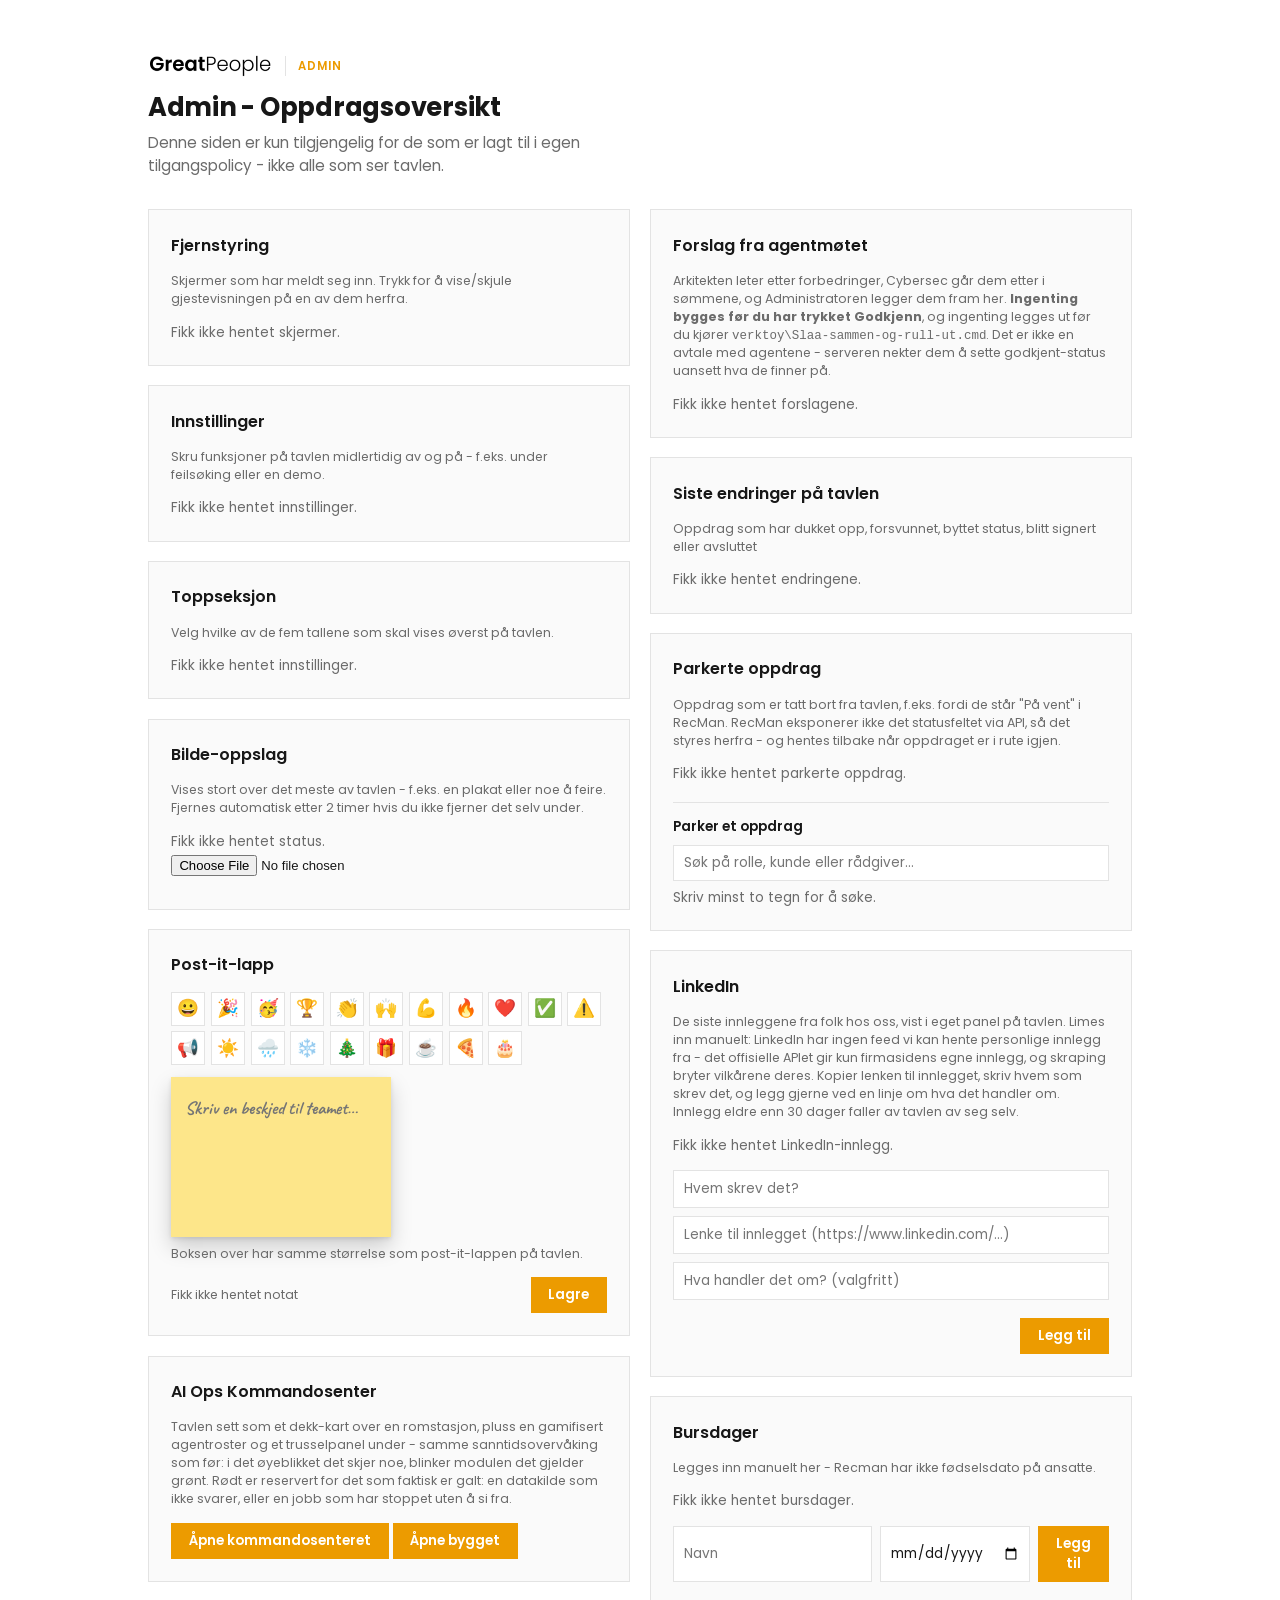
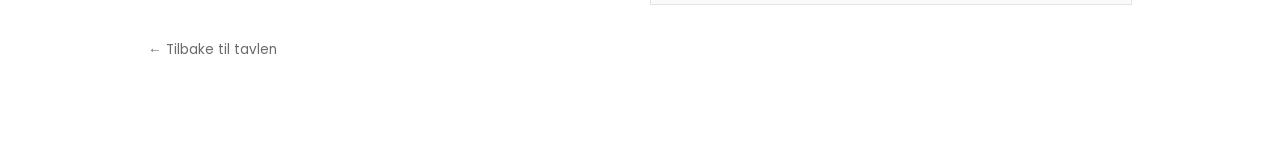
==== admin/index.html @ daa9e2ab "Vis siste LinkedIn-innlegg fra folk hos oss på tavlen Nytt panel i sidespalten, ved siden av kundeny" ====
<!DOCTYPE html>
<html lang="no">
<head>
<meta charset="UTF-8">
<meta name="viewport" content="width=device-width, initial-scale=1.0">
<title>Admin - Oppdragsoversikt</title>
<link rel="icon" href="../assets/gp-favicon.png">
<link rel="preconnect" href="https://fonts.googleapis.com">
<link rel="preconnect" href="https://fonts.gstatic.com" crossorigin>
<link href="https://fonts.googleapis.com/css2?family=Poppins:wght@400;500;600;700&family=Caveat:wght@600;700&display=swap" rel="stylesheet">
<style>
  :root {
    --bg-0: #ffffff;
    --surface: #fafafa;
    --border: #e3e3e3;
    --text: #171717;
    --text-muted: #6b6b6b;
    --aktiv: #ec9b00;
  }
  * { box-sizing: border-box; }
  html, body { margin: 0; background: var(--bg-0); color: var(--text); font-family: "Poppins", -apple-system, "Segoe UI", sans-serif; }
  .side {
    max-width: 1040px;
    margin: 0 auto;
    padding: clamp(28px, 6vh, 64px) clamp(20px, 4vw, 28px) 80px;
  }
  .topplinje { display: flex; align-items: center; gap: 0.75rem; margin-bottom: 0.4rem; }
  .topplinje img { height: 24px; }
  .divider { width: 1px; height: 20px; background: var(--border); }
  .merkelapp {
    font-size: 0.72rem;
    font-weight: 600;
    text-transform: uppercase;
    letter-spacing: 0.08em;
    color: var(--aktiv);
  }
  h1 { font-size: 1.6rem; font-weight: 700; margin: 0.6rem 0 0.3rem; letter-spacing: -0.01em; }
  .ingress { color: var(--text-muted); font-size: 0.95rem; margin: 0 0 2rem; max-width: 52ch; }
  .kort-grid {
    column-count: 2;
    column-gap: 1.2rem;
  }
  .kort {
    background: var(--surface);
    border: 1px solid var(--border);
    padding: 1.4rem;
    margin-bottom: 1.2rem;
    break-inside: avoid;
    display: inline-block;
    width: 100%;
  }
  .kort h2 { font-size: 1rem; font-weight: 600; margin: 0 0 0.9rem; }
  .postit-forhandsvisning {
    width: 220px;
    background: #fde68a;
    box-shadow: 0 10px 20px rgba(0, 0, 0, 0.18), 0 2px 4px rgba(0, 0, 0, 0.1);
    padding: 18px 12px 12px;
    margin-bottom: 0.5rem;
  }
  textarea {
    display: block;
    width: 100%;
    height: 130px;
    border: none;
    background: transparent;
    font-family: "Caveat", "Poppins", cursive, sans-serif;
    font-size: 1.15rem;
    font-weight: 700;
    line-height: 1.3;
    color: #4a3b00;
    resize: none;
  }
  textarea:focus { outline: none; }
  .storrelse-hint {
    font-size: 0.78rem;
    color: var(--text-muted);
    margin: 0 0 0.9rem;
  }
  .storrelse-hint.for-lang { color: #c02626; font-weight: 600; }
  .statusrad {
    display: flex;
    align-items: center;
    justify-content: space-between;
    margin-top: 0.6rem;
    font-size: 0.78rem;
    color: var(--text-muted);
  }
  .lagreknapp {
    background: var(--aktiv);
    color: #ffffff;
    border: none;
    font-family: "Poppins", sans-serif;
    font-weight: 600;
    font-size: 0.85rem;
    padding: 0.5rem 1.1rem;
    cursor: pointer;
  }
  .lagreknapp:disabled { opacity: 0.5; cursor: default; }
  .fabrikk-lenke { display: inline-block; text-decoration: none; }
  .bilde-forhandsvisning {
    display: block;
    max-width: 100%;
    max-height: 200px;
    object-fit: contain;
    background: #111;
    border: 1px solid var(--border);
    margin-bottom: 0.7rem;
  }
  input[type="file"] { font-size: 0.82rem; }
  .emoji-rad {
    display: flex;
    flex-wrap: wrap;
    gap: 0.35rem;
    margin-bottom: 0.7rem;
  }
  .emoji-knapp {
    width: 34px;
    height: 34px;
    border: 1px solid var(--border);
    background: #ffffff;
    font-size: 1.1rem;
    line-height: 1;
    cursor: pointer;
    display: flex;
    align-items: center;
    justify-content: center;
    transition: border-color 0.15s ease, transform 0.1s ease;
  }
  .emoji-knapp:hover { border-color: var(--aktiv); transform: translateY(-1px); }
  .endring-rad {
    display: flex;
    gap: 0.6rem;
    padding: 0.6rem 0;
    border-bottom: 1px solid var(--border);
    font-size: 0.85rem;
  }
  .endring-rad:last-child { border-bottom: none; }
  .endring-merke {
    flex: none;
    width: 0.55rem;
    height: 0.55rem;
    border-radius: 50%;
    margin-top: 0.4rem;
  }
  .endring-merke.borte { background: #c02626; }
  .endring-merke.nytt { background: #1e8a4c; }
  .endring-merke.status { background: var(--aktiv); }
  .endring-merke.signert { background: #7c5cff; }
  .endring-merke.avsluttet { background: #1e73be; }
  .endring-innhold { flex: 1 1 auto; min-width: 0; }
  .endring-tittel { font-weight: 600; }
  .endring-meta { color: var(--text-muted); font-size: 0.78rem; margin-top: 0.15rem; }
  .endring-tid { color: var(--text-muted); font-size: 0.72rem; white-space: nowrap; flex: none; }
  .endring-tom { color: var(--text-muted); font-size: 0.85rem; margin: 0; }

  /* Forslag fra agentmøtet. Egne regler, ikke lånt fra endringsloggen: den er en
     flex-rad laget for én linje, og presset kortene ned i smale spalter. */
  .forslag {
    border: 1px solid var(--border);
    border-left: 3px solid var(--aktiv);
    border-radius: 6px;
    background: var(--bg-0);
    padding: 0.8rem 0.9rem;
    margin-bottom: 0.7rem;
  }
  .forslag:last-child { margin-bottom: 0; }
  .forslag.er-blokkert { border-left-color: #c02626; }
  .forslag.er-igang { border-left-color: #2f7f9c; }
  .forslag h3 { font-size: 0.9rem; font-weight: 600; line-height: 1.35; margin: 0 0 0.5rem; }
  .forslag p { font-size: 0.8rem; line-height: 1.55; color: var(--text-muted); margin: 0 0 0.55rem; }
  .forslag-merker { display: flex; flex-wrap: wrap; gap: 5px; margin: 0 0 0.6rem; }
  .merke {
    font-size: 0.68rem; font-weight: 600; border-radius: 999px;
    padding: 2px 9px; background: #f0f0f0; color: var(--text-muted); white-space: nowrap;
  }
  .merke.venter { background: #fff3dc; color: #8a5a00; }
  .merke.blokkert { background: #fdecec; color: #c02626; }
  .merke.igang { background: #e8f2f6; color: #256b83; }
  /* Cybersec sin merknad er den viktigste linja i kortet og skal aldri drukne. */
  .forslag .sikkerhet {
    background: var(--surface); border: 1px solid var(--border); border-radius: 5px;
    padding: 0.5rem 0.6rem; font-size: 0.76rem; line-height: 1.5;
    color: var(--text-muted); margin: 0 0 0.6rem;
  }
  .forslag .sikkerhet.roed { background: #fdecec; border-color: #f0c6c6; color: #8f2323; }
  .forslag details { margin: 0 0 0.6rem; }
  .forslag summary { font-size: 0.76rem; color: var(--text-muted); cursor: pointer; }
  .forslag details p { margin: 0.5rem 0 0; font-size: 0.76rem; }
  .forslag details b { color: var(--text); font-weight: 600; }
  .forslag-knapper { display: flex; gap: 8px; margin-top: 0.7rem; }
  .forslag-knapper .lagreknapp { padding: 0.42rem 0.9rem; font-size: 0.8rem; }
  .avvisknapp { background: transparent; color: var(--text-muted); border: 1px solid var(--border); }
  .forslag.er-klar { border-left-color: #2f8f4f; }
  .forslag .utrulling {
    background: #f1f8f2; border: 1px solid #cfe6d5; border-radius: 5px;
    padding: 0.5rem 0.6rem; font-size: 0.76rem; line-height: 1.5; color: #24603a;
    margin: 0 0 0.2rem;
  }
  .forslag .utrulling code {
    background: #e3f0e7; border-radius: 3px; padding: 1px 5px; font-size: 0.72rem;
  }
  .avvisknapp:hover:not(:disabled) { border-color: #c02626; color: #c02626; }
  .parkering-tittel {
    font-size: 0.85rem;
    font-weight: 600;
    margin: 1.1rem 0 0.5rem;
    padding-top: 0.9rem;
    border-top: 1px solid var(--border);
  }
  .parker-sok {
    width: 100%;
    padding: 0.45rem 0.6rem;
    border: 1px solid var(--border);
    background: #ffffff;
    font-family: inherit;
    font-size: 0.85rem;
  }
  .parker-sok:focus { outline: 2px solid var(--aktiv); outline-offset: -1px; }
  .parker-treff { margin-top: 0.4rem; max-height: 260px; overflow-y: auto; }
  .parker-rad, .skjult-rad {
    display: flex;
    align-items: center;
    gap: 0.6rem;
    padding: 0.5rem 0;
    border-bottom: 1px solid var(--border);
    font-size: 0.85rem;
  }
  .parker-rad:last-child, .skjult-rad:last-child { border-bottom: none; }
  .parker-innhold { flex: 1 1 auto; min-width: 0; }
  .parker-rolle { font-weight: 600; overflow: hidden; text-overflow: ellipsis; white-space: nowrap; }
  .parker-meta { color: var(--text-muted); font-size: 0.78rem; margin-top: 0.1rem; }
  .parker-knapp {
    flex: none;
    border: 1px solid var(--border);
    background: #ffffff;
    color: var(--text-muted);
    font-family: inherit;
    font-size: 0.76rem;
    padding: 0.25rem 0.6rem;
    cursor: pointer;
  }
  .parker-knapp:hover { border-color: var(--aktiv); color: var(--aktiv); }
  .parker-knapp.hent-tilbake:hover { border-color: #1e8a4c; color: #1e8a4c; }
  .bursdag-rad {
    display: flex;
    align-items: center;
    gap: 0.6rem;
    padding: 0.5rem 0;
    border-bottom: 1px solid var(--border);
    font-size: 0.85rem;
  }
  .bursdag-rad:last-child { border-bottom: none; }
  .bursdag-navn { flex: 1 1 auto; font-weight: 600; }
  .bursdag-dato { color: var(--text-muted); flex: none; }
  .bursdag-slett {
    flex: none;
    width: 24px;
    height: 24px;
    border: 1px solid var(--border);
    background: #ffffff;
    color: var(--text-muted);
    font-size: 1rem;
    line-height: 1;
    cursor: pointer;
    display: flex;
    align-items: center;
    justify-content: center;
  }
  .bursdag-slett:hover { border-color: #c02626; color: #c02626; }
  .linkedin-rad {
    display: flex;
    align-items: baseline;
    gap: 0.6rem;
    padding: 0.5rem 0;
    border-bottom: 1px solid var(--border);
    font-size: 0.85rem;
  }
  .linkedin-rad:last-child { border-bottom: none; }
  .linkedin-rad-tekst { flex: 1 1 auto; min-width: 0; }
  .linkedin-rad-navn { font-weight: 600; }
  /* Innleggsteksten kan være lang. Én linje her holder listen lesbar - hele teksten
     ligger uansett bak lenken. */
  .linkedin-rad-om {
    color: var(--text-muted);
    white-space: nowrap;
    overflow: hidden;
    text-overflow: ellipsis;
  }
  .linkedin-rad-tid { color: var(--text-muted); flex: none; font-size: 0.78rem; }
  .linkedin-ny {
    display: flex;
    flex-direction: column;
    gap: 0.5rem;
    margin-top: 0.9rem;
  }
  .linkedin-ny input {
    font-family: "Poppins", sans-serif;
    font-size: 0.85rem;
    border: 1px solid var(--border);
    padding: 0.5rem 0.6rem;
    color: var(--text);
    min-width: 0;
  }
  .linkedin-ny input:focus { outline: 2px solid var(--aktiv); outline-offset: -1px; }
  .bursdag-ny-rad {
    display: flex;
    gap: 0.5rem;
    margin-top: 0.9rem;
  }
  .bursdag-ny-rad input {
    font-family: "Poppins", sans-serif;
    font-size: 0.85rem;
    border: 1px solid var(--border);
    padding: 0.5rem 0.6rem;
    color: var(--text);
  }
  .bursdag-ny-rad input:focus { outline: 2px solid var(--aktiv); outline-offset: -1px; }
  #bursdagNavn { flex: 1 1 auto; min-width: 0; }
  #bursdagDato { flex: none; }
  .skjerm-rad {
    display: flex;
    align-items: center;
    gap: 0.7rem;
    padding: 0.6rem 0;
    border-bottom: 1px solid var(--border);
  }
  .skjerm-rad:last-child { border-bottom: none; }
  .skjerm-status {
    flex: none;
    width: 0.6rem;
    height: 0.6rem;
    border-radius: 50%;
    background: var(--text-faint);
  }
  .skjerm-status.aktiv { background: #1e8a4c; }
  .skjerm-info { flex: 1 1 auto; min-width: 0; }
  .skjerm-navn { font-weight: 600; font-size: 0.9rem; }
  .skjerm-sett { font-size: 0.76rem; color: var(--text-muted); margin-top: 0.1rem; }
  .skjerm-knapp {
    flex: none;
    background: #ffffff;
    border: 1px solid var(--border);
    color: var(--text);
    font-family: "Poppins", sans-serif;
    font-weight: 600;
    font-size: 0.78rem;
    padding: 0.4rem 0.8rem;
    cursor: pointer;
  }
  .skjerm-knapp:hover { border-color: var(--aktiv); color: var(--aktiv); }
  .skjerm-fjern { color: var(--text-muted); }
  .skjerm-fjern:hover { border-color: #c0392b; color: #c0392b; }
  .bryter-rad {
    display: flex;
    align-items: center;
    justify-content: space-between;
    gap: 0.6rem;
    padding: 0.6rem 0;
    border-bottom: 1px solid var(--border);
  }
  .bryter-rad:last-child { border-bottom: none; }
  .bryter-navn { font-weight: 600; font-size: 0.9rem; }
  .bryter {
    position: relative;
    flex: none;
    width: 40px;
    height: 22px;
    border: none;
    border-radius: 11px;
    background: #d8d8d8;
    cursor: pointer;
    transition: background-color 0.15s ease;
  }
  .bryter.pa { background: var(--aktiv); }
  .bryter::after {
    content: "";
    position: absolute;
    top: 2px;
    left: 2px;
    width: 18px;
    height: 18px;
    border-radius: 50%;
    background: #ffffff;
    transition: transform 0.15s ease;
  }
  .bryter.pa::after { transform: translateX(18px); }
  .tilbake {
    display: inline-block;
    margin-top: 1rem;
    font-size: 0.85rem;
    color: var(--text-muted);
    text-decoration: none;
  }
  .tilbake:hover { color: var(--text); }
  @media (max-width: 720px) {
    .kort-grid { column-count: 1; }
  }
</style>
</head>
<body>
<div class="side">

  <div class="topplinje">
    <img src="../assets/great-people-black-logo.png" alt="GreatPeople">
    <span class="divider"></span>
    <span class="merkelapp">Admin</span>
  </div>
  <h1>Admin - Oppdragsoversikt</h1>
  <p class="ingress">Denne siden er kun tilgjengelig for de som er lagt til i egen tilgangspolicy - ikke alle som ser tavlen.</p>

  <div class="kort-grid">

    <div class="kort">
      <h2>Fjernstyring</h2>
      <p class="storrelse-hint">Skjermer som har meldt seg inn. Trykk for å vise/skjule gjestevisningen på en av dem herfra.</p>
      <div id="skjermerListe"><p class="endring-tom">Laster…</p></div>
    </div>

    <div class="kort">
      <h2>Innstillinger</h2>
      <p class="storrelse-hint">Skru funksjoner på tavlen midlertidig av og på - f.eks. under feilsøking eller en demo.</p>
      <div id="innstillingerListe"><p class="endring-tom">Laster…</p></div>
    </div>

    <div class="kort">
      <h2>Toppseksjon</h2>
      <p class="storrelse-hint">Velg hvilke av de fem tallene som skal vises øverst på tavlen.</p>
      <div id="statlinjeListe"><p class="endring-tom">Laster…</p></div>
    </div>

    <div class="kort">
      <h2>Bilde-oppslag</h2>
      <p class="storrelse-hint">Vises stort over det meste av tavlen - f.eks. en plakat eller noe å feire. Fjernes automatisk etter 2 timer hvis du ikke fjerner det selv under.</p>
      <div id="bildeStatus"><p class="endring-tom">Laster…</p></div>
      <input type="file" id="bildeInput" accept="image/*">
      <div class="statusrad">
        <span id="bildeLastOppStatus"></span>
        <button id="bildeFjernKnapp" class="lagreknapp" hidden>Fjern bilde</button>
      </div>
    </div>

    <div class="kort">
      <h2>Post-it-lapp</h2>
      <div class="emoji-rad" id="emojiRad"></div>
      <div class="postit-forhandsvisning">
        <textarea id="notatTekst" maxlength="500" placeholder="Skriv en beskjed til teamet…"></textarea>
      </div>
      <p class="storrelse-hint" id="storrelseHint">Boksen over har samme størrelse som post-it-lappen på tavlen.</p>
      <div class="statusrad">
        <span id="statusTekst">Laster…</span>
        <button id="lagreKnapp" class="lagreknapp">Lagre</button>
      </div>
    </div>

    <div class="kort">
      <h2>AI Ops Kommandosenter</h2>
      <p class="storrelse-hint">Tavlen sett som et dekk-kart over en romstasjon, pluss en gamifisert agentroster og et trusselpanel under - samme sanntidsovervåking som før: i det øyeblikket det skjer noe, blinker modulen det gjelder grønt. Rødt er reservert for det som faktisk er galt: en datakilde som ikke svarer, eller en jobb som har stoppet uten å si fra.</p>
      <a class="lagreknapp fabrikk-lenke" href="../fabrikk/">Åpne kommandosenteret</a>
      <a class="lagreknapp fabrikk-lenke" href="../fabrikk/?visning=bygg">Åpne bygget</a>
    </div>

    <div class="kort">
      <h2>Forslag fra agentmøtet</h2>
      <p class="storrelse-hint">Arkitekten leter etter forbedringer, Cybersec går dem etter i sømmene, og Administratoren legger dem fram her. <b>Ingenting bygges før du har trykket Godkjenn</b>, og ingenting legges ut før du kjører <code>verktoy\Slaa-sammen-og-rull-ut.cmd</code>. Det er ikke en avtale med agentene - serveren nekter dem å sette godkjent-status uansett hva de finner på.</p>
      <div id="forslagListe"><p class="endring-tom">Laster…</p></div>
    </div>

    <div class="kort">
      <h2>Siste endringer på tavlen</h2>
      <p class="storrelse-hint">Oppdrag som har dukket opp, forsvunnet, byttet status, blitt signert eller avsluttet</p>
      <div id="endringerListe"><p class="endring-tom">Laster…</p></div>
    </div>

    <div class="kort">
      <h2>Parkerte oppdrag</h2>
      <p class="storrelse-hint">Oppdrag som er tatt bort fra tavlen, f.eks. fordi de står "På vent" i RecMan. RecMan eksponerer ikke det statusfeltet via API, så det styres herfra - og hentes tilbake når oppdraget er i rute igjen.</p>
      <div id="skjulteListe"><p class="endring-tom">Laster…</p></div>
      <h3 class="parkering-tittel">Parker et oppdrag</h3>
      <input type="search" id="parkerSok" class="parker-sok" placeholder="Søk på rolle, kunde eller rådgiver…" autocomplete="off">
      <div id="parkerTreff" class="parker-treff"></div>
    </div>

    <div class="kort">
      <h2>LinkedIn</h2>
      <p class="storrelse-hint">De siste innleggene fra folk hos oss, vist i eget panel på tavlen. Limes inn manuelt: LinkedIn har ingen feed vi kan hente personlige innlegg fra - det offisielle APIet gir kun firmasidens egne innlegg, og skraping bryter vilkårene deres. Kopier lenken til innlegget, skriv hvem som skrev det, og legg gjerne ved en linje om hva det handler om. Innlegg eldre enn 30 dager faller av tavlen av seg selv.</p>
      <div id="linkedinListe"><p class="endring-tom">Laster…</p></div>
      <div class="linkedin-ny">
        <input type="text" id="linkedinNavn" placeholder="Hvem skrev det?" maxlength="60">
        <input type="url" id="linkedinLenke" placeholder="Lenke til innlegget (https://www.linkedin.com/…)">
        <input type="text" id="linkedinTekst" placeholder="Hva handler det om? (valgfritt)" maxlength="280">
        <div class="statusrad">
          <span id="linkedinStatus"></span>
          <button id="linkedinLeggTilKnapp" class="lagreknapp">Legg til</button>
        </div>
      </div>
    </div>

    <div class="kort">
      <h2>Bursdager</h2>
      <p class="storrelse-hint">Legges inn manuelt her - Recman har ikke fødselsdato på ansatte.</p>
      <div id="bursdagerListe"><p class="endring-tom">Laster…</p></div>
      <div class="bursdag-ny-rad">
        <input type="text" id="bursdagNavn" placeholder="Navn" maxlength="60">
        <input type="date" id="bursdagDato">
        <button id="bursdagLeggTilKnapp" class="lagreknapp">Legg til</button>
      </div>
    </div>

  </div>

  <a class="tilbake" href="/">← Tilbake til tavlen</a>

</div>

<script>
  // Sikkerhetstiltak 2026-09-08: sendes med på ethvert skrivekall (POST/DELETE), slik at
  // en eventuell forhåndsvisnings-/grendeploy uten Cloudflare Access ikke lenger godtar
  // skriving fra hvem som helst - se functions/_lib/skrivevern.js for selve sjekken.
  // Kun meningsfull beskyttelse fordi denne siden i seg selv ligger bak Access på
  // produksjon; på en åpen forhåndsvisning er nøkkelen synlig for den som ser kildekoden,
  // men det er likevel langt bedre enn ingen sperre i det hele tatt.
  const ADMIN_NOKKEL = "540800eb81a913a6bd0e295e863a054480885d34c393218b";
  function adminHeaders(ekstra) {
    return { "x-adminnokkel": ADMIN_NOKKEL, ...ekstra };
  }

  const notatEl = document.getElementById("notatTekst");
  const statusEl = document.getElementById("statusTekst");
  const lagreKnapp = document.getElementById("lagreKnapp");
  const emojiRad = document.getElementById("emojiRad");
  const storrelseHintEl = document.getElementById("storrelseHint");

  function sjekkOverflyt() {
    const forLang = notatEl.scrollHeight > notatEl.clientHeight + 1;
    storrelseHintEl.textContent = forLang
      ? "Teksten er for lang - resten vil ikke være synlig på tavlen."
      : "Boksen over har samme størrelse som post-it-lappen på tavlen.";
    storrelseHintEl.classList.toggle("for-lang", forLang);
  }

  const EMOJI_UTVALG = [
    "😀", "🎉", "🥳", "🏆", "👏", "🙌", "💪", "🔥",
    "❤️", "✅", "⚠️", "📢", "☀️", "🌧️", "❄️", "🎄",
    "🎁", "☕", "🍕", "🎂"
  ];

  EMOJI_UTVALG.forEach((emoji) => {
    const knapp = document.createElement("button");
    knapp.type = "button";
    knapp.className = "emoji-knapp";
    knapp.textContent = emoji;
    knapp.setAttribute("aria-label", `Sett inn ${emoji}`);
    knapp.addEventListener("click", () => settInnEmoji(emoji));
    emojiRad.appendChild(knapp);
  });

  function settInnEmoji(emoji) {
    const start = notatEl.selectionStart ?? notatEl.value.length;
    const end = notatEl.selectionEnd ?? notatEl.value.length;
    const nyVerdi = (notatEl.value.slice(0, start) + emoji + notatEl.value.slice(end)).slice(0, 500);
    notatEl.value = nyVerdi;
    const nyPos = Math.min(start + emoji.length, nyVerdi.length);
    notatEl.focus();
    notatEl.setSelectionRange(nyPos, nyPos);
    notatEl.dispatchEvent(new Event("input", { bubbles: true }));
  }

  async function lastNotat() {
    if (document.activeElement === notatEl) return; // ikke overskriv mens noen skriver
    try {
      const res = await fetch("/api/notat", { cache: "no-store" });
      const data = await res.json();
      notatEl.value = data.tekst ?? "";
      sjekkOverflyt();
      statusEl.textContent = "Hentet";
    } catch (err) {
      statusEl.textContent = "Fikk ikke hentet notat";
      console.warn(err);
    }
  }

  async function lagreNotat() {
    lagreKnapp.disabled = true;
    statusEl.textContent = "Lagrer…";
    try {
      await fetch("/api/notat", {
        method: "POST",
        headers: adminHeaders({ "Content-Type": "application/json" }),
        body: JSON.stringify({ tekst: notatEl.value })
      });
      statusEl.textContent = `Lagret ${new Date().toLocaleTimeString("no-NO", { hour: "2-digit", minute: "2-digit" })}`;
    } catch (err) {
      statusEl.textContent = "Fikk ikke lagret";
      console.warn(err);
    } finally {
      lagreKnapp.disabled = false;
    }
  }

  let notatLagreTimer = null;
  notatEl.addEventListener("input", () => {
    sjekkOverflyt();
    clearTimeout(notatLagreTimer);
    notatLagreTimer = setTimeout(lagreNotat, 1500);
  });
  notatEl.addEventListener("blur", () => {
    clearTimeout(notatLagreTimer);
    lagreNotat();
  });

  lagreKnapp.addEventListener("click", lagreNotat);
  lastNotat();
  setInterval(lastNotat, 60 * 1000); // hold i sync om noen andre endrer den samtidig

  const endringerListeEl = document.getElementById("endringerListe");
  const STATUS_NAVN = { aktiv: "Aktiv", utfort: "Utført", paVent: "Forespørsel" };

  function endringTekst(h) {
    if (h.type === "borte") return "forsvant fra tavlen";
    if (h.type === "nytt") return "dukket opp på tavlen";
    if (h.type === "status") return `byttet status: ${STATUS_NAVN[h.statusFor] ?? h.statusFor} → ${STATUS_NAVN[h.status] ?? h.status}`;
    if (h.type === "signert") return "signerte tilbud";
    if (h.type === "avsluttet") return "avsluttet (siste faktura)";
    return h.type;
  }

  const ENDRINGER_MAKS_VIST = 10;

  // Lokal midnatt i går - "fra og med i går", ikke bare siste 24 timer.
  function igarKlokka0000() {
    const naa = new Date();
    return new Date(naa.getFullYear(), naa.getMonth(), naa.getDate() - 1).getTime();
  }

  function renderEndringer(hendelser) {
    const grense = igarKlokka0000();
    const relevante = hendelser.filter((h) => h.tidspunkt >= grense).slice(0, ENDRINGER_MAKS_VIST);

    if (relevante.length === 0) {
      endringerListeEl.innerHTML = '<p class="endring-tom">Ingen endringer siden i går.</p>';
      return;
    }

    endringerListeEl.replaceChildren(
      ...relevante.map((h) => {
        const rad = document.createElement("div");
        rad.className = "endring-rad";

        const merke = document.createElement("span");
        merke.className = `endring-merke ${h.type}`;
        rad.appendChild(merke);

        const innhold = document.createElement("div");
        innhold.className = "endring-innhold";
        const tittelEl = document.createElement("div");
        tittelEl.className = "endring-tittel";
        tittelEl.textContent = h.tittel;
        const metaEl = document.createElement("div");
        metaEl.className = "endring-meta";
        metaEl.textContent = [h.kunde, h.ansvarlig, endringTekst(h)].filter(Boolean).join(" · ");
        innhold.append(tittelEl, metaEl);
        rad.appendChild(innhold);

        const tidEl = document.createElement("span");
        tidEl.className = "endring-tid";
        tidEl.textContent = new Date(h.tidspunkt).toLocaleString("no-NO", { day: "2-digit", month: "2-digit", hour: "2-digit", minute: "2-digit" });
        rad.appendChild(tidEl);

        return rad;
      })
    );
  }

  // Gjør om en {rolle, kunde, ansvarlig, dato}-rad fra tilbud.js/avsluttet.js (se
  // functions/_lib/tilbud.js) til samme form som endringslogg sine hendelser, slik at
  // begge kan vises om hverandre i én kronologisk liste.
  function oppdragTilHendelse(o, type) {
    return {
      tittel: o.rolle,
      kunde: o.kunde,
      ansvarlig: o.ansvarlig,
      tidspunkt: new Date(o.dato.replace(" ", "T") + "Z").getTime(),
      type
    };
  }

  async function lastEndringer() {
    try {
      const [endringerData, tilbudData, avsluttetData] = await Promise.all([
        fetch("/api/endringslogg", { cache: "no-store" }).then((r) => r.json()),
        fetch("/api/tilbud", { cache: "no-store" }).then((r) => r.json()),
        fetch("/api/avsluttet", { cache: "no-store" }).then((r) => r.json())
      ]);

      const hendelser = Array.isArray(endringerData.hendelser) ? endringerData.hendelser : [];
      const signerte = Array.isArray(tilbudData.nylige) ? tilbudData.nylige.map((t) => oppdragTilHendelse(t, "signert")) : [];
      const avsluttede = Array.isArray(avsluttetData.nylige) ? avsluttetData.nylige.map((t) => oppdragTilHendelse(t, "avsluttet")) : [];

      renderEndringer([...hendelser, ...signerte, ...avsluttede].sort((a, b) => b.tidspunkt - a.tidspunkt));
    } catch (err) {
      endringerListeEl.innerHTML = '<p class="endring-tom">Fikk ikke hentet endringene.</p>';
      console.warn(err);
    }
  }

  lastEndringer();
  setInterval(lastEndringer, 5 * 60 * 1000);

  // --- Parkerte oppdrag ---
  // RecMan sitt sekundære statusfelt ("På vent"/"I rute") finnes ikke i API-et, så
  // parkeringen styres herfra. Se functions/api/skjulte.js.
  const skjulteListeEl = document.getElementById("skjulteListe");
  const parkerSokEl = document.getElementById("parkerSok");
  const parkerTreffEl = document.getElementById("parkerTreff");
  let skjulte = [];
  let oppdragPaaTavlen = [];

  function radFor(o, knappTekst, knappKlasse, handling) {
    const rad = document.createElement("div");
    rad.className = knappKlasse === "hent-tilbake" ? "skjult-rad" : "parker-rad";

    const innhold = document.createElement("div");
    innhold.className = "parker-innhold";
    const rolle = document.createElement("div");
    rolle.className = "parker-rolle";
    rolle.textContent = o.tittel || `Prosjekt ${o.id}`;
    const meta = document.createElement("div");
    meta.className = "parker-meta";
    meta.textContent = [o.kunde, o.ansvarlig].filter(Boolean).join(" · ");
    innhold.append(rolle, meta);
    rad.appendChild(innhold);

    const knapp = document.createElement("button");
    knapp.type = "button";
    knapp.className = `parker-knapp ${knappKlasse}`;
    knapp.textContent = knappTekst;
    knapp.addEventListener("click", () => handling(knapp));
    rad.appendChild(knapp);

    return rad;
  }

  function renderSkjulte() {
    if (skjulte.length === 0) {
      skjulteListeEl.innerHTML = '<p class="endring-tom">Ingen oppdrag er parkert.</p>';
      return;
    }
    skjulteListeEl.replaceChildren(
      ...[...skjulte]
        .sort((a, b) => (b.skjultTidspunkt ?? 0) - (a.skjultTidspunkt ?? 0))
        .map((s) => radFor(s, "Hent tilbake", "hent-tilbake", (knapp) => endreSkjult(s, true, knapp)))
    );
  }

  function renderTreff() {
    const sok = parkerSokEl.value.trim().toLowerCase();
    if (sok.length < 2) {
      parkerTreffEl.innerHTML = '<p class="endring-tom">Skriv minst to tegn for å søke.</p>';
      return;
    }
    const treff = oppdragPaaTavlen
      .filter((o) => `${o.tittel} ${o.kunde} ${o.ansvarlig}`.toLowerCase().includes(sok))
      .slice(0, 12);

    if (treff.length === 0) {
      parkerTreffEl.innerHTML = '<p class="endring-tom">Ingen treff på tavlen.</p>';
      return;
    }
    parkerTreffEl.replaceChildren(
      ...treff.map((o) => radFor(o, "Parker", "", (knapp) => endreSkjult(o, false, knapp)))
    );
  }

  async function endreSkjult(oppdrag, vis, knapp) {
    knapp.disabled = true;
    knapp.textContent = vis ? "Henter…" : "Parkerer…";
    try {
      const res = await fetch("/api/skjulte", {
        method: "POST",
        headers: adminHeaders({ "Content-Type": "application/json" }),
        body: JSON.stringify({
          id: String(oppdrag.id).replace("recman-", ""),
          vis,
          tittel: oppdrag.tittel,
          kunde: oppdrag.kunde,
          ansvarlig: oppdrag.ansvarlig
        })
      });
      const data = await res.json();
      if (!res.ok) throw new Error(data.error ?? `Status ${res.status}`);
      skjulte = Array.isArray(data.skjulte) ? data.skjulte : skjulte;
      renderSkjulte();
      await lastOppdragPaaTavlen();
      renderTreff();
    } catch (err) {
      knapp.disabled = false;
      knapp.textContent = vis ? "Hent tilbake" : "Parker";
      console.warn(err);
      alert(`Fikk ikke lagret: ${err.message}`);
    }
  }

  async function lastSkjulte() {
    try {
      const res = await fetch("/api/skjulte", { cache: "no-store" });
      const data = await res.json();
      skjulte = Array.isArray(data.skjulte) ? data.skjulte : [];
      renderSkjulte();
    } catch (err) {
      skjulteListeEl.innerHTML = '<p class="endring-tom">Fikk ikke hentet parkerte oppdrag.</p>';
      console.warn(err);
    }
  }

  async function lastOppdragPaaTavlen() {
    try {
      const res = await fetch("/api/oppdrag", { cache: "no-store" });
      const data = await res.json();
      oppdragPaaTavlen = (Array.isArray(data.oppdrag) ? data.oppdrag : []).map((o) => ({
        id: String(o.id).replace("recman-", ""),
        tittel: o.tittel,
        kunde: o.kunde,
        ansvarlig: o.ansvarlig
      }));
    } catch (err) {
      console.warn("Fikk ikke hentet oppdrag til parkeringssøket:", err);
    }
  }

  parkerSokEl.addEventListener("input", renderTreff);
  renderTreff();
  lastSkjulte();
  lastOppdragPaaTavlen();

  const bursdagerListeEl = document.getElementById("bursdagerListe");
  const bursdagNavnEl = document.getElementById("bursdagNavn");
  const bursdagDatoEl = document.getElementById("bursdagDato");
  const bursdagLeggTilKnapp = document.getElementById("bursdagLeggTilKnapp");
  const MANEDSNAVN = ["januar", "februar", "mars", "april", "mai", "juni", "juli", "august", "september", "oktober", "november", "desember"];

  let bursdager = [];

  function formaterBursdag(iso) {
    const [, m, d] = iso.split("-").map(Number);
    return `${d}. ${MANEDSNAVN[m - 1]}`;
  }

  function renderBursdager() {
    if (bursdager.length === 0) {
      bursdagerListeEl.innerHTML = '<p class="endring-tom">Ingen bursdager lagt inn ennå.</p>';
      return;
    }

    // Sortert på måned/dag (ikke år) - "neste bursdag i kalenderåret" er det som er
    // relevant, ikke når raden ble lagt inn.
    const sortert = [...bursdager].sort((a, b) => a.dato.slice(5).localeCompare(b.dato.slice(5)));

    bursdagerListeEl.replaceChildren(
      ...sortert.map((b) => {
        const rad = document.createElement("div");
        rad.className = "bursdag-rad";

        const navn = document.createElement("span");
        navn.className = "bursdag-navn";
        navn.textContent = b.navn;
        rad.appendChild(navn);

        const dato = document.createElement("span");
        dato.className = "bursdag-dato";
        dato.textContent = formaterBursdag(b.dato);
        rad.appendChild(dato);

        const slett = document.createElement("button");
        slett.type = "button";
        slett.className = "bursdag-slett";
        slett.textContent = "×";
        slett.setAttribute("aria-label", `Fjern ${b.navn}`);
        slett.addEventListener("click", () => fjernBursdag(b));
        rad.appendChild(slett);

        return rad;
      })
    );
  }

  async function lastBursdager() {
    try {
      const res = await fetch("/api/bursdager");
      const data = await res.json();
      bursdager = Array.isArray(data.bursdager) ? data.bursdager : [];
      renderBursdager();
    } catch (err) {
      bursdagerListeEl.innerHTML = '<p class="endring-tom">Fikk ikke hentet bursdager.</p>';
      console.warn(err);
    }
  }

  async function lagreBursdager() {
    try {
      await fetch("/api/bursdager", {
        method: "POST",
        headers: adminHeaders({ "Content-Type": "application/json" }),
        body: JSON.stringify({ bursdager })
      });
    } catch (err) {
      console.warn("Fikk ikke lagret bursdager:", err);
    }
  }

  function leggTilBursdag() {
    const navn = bursdagNavnEl.value.trim();
    const dato = bursdagDatoEl.value;
    if (!navn || !dato) return;

    bursdager.push({ navn, dato });
    bursdagNavnEl.value = "";
    bursdagDatoEl.value = "";
    bursdagNavnEl.focus();
    renderBursdager();
    lagreBursdager();
  }

  function fjernBursdag(mal) {
    bursdager = bursdager.filter((b) => b !== mal);
    renderBursdager();
    lagreBursdager();
  }

  bursdagLeggTilKnapp.addEventListener("click", leggTilBursdag);
  bursdagNavnEl.addEventListener("keydown", (e) => { if (e.key === "Enter") leggTilBursdag(); });
  bursdagDatoEl.addEventListener("keydown", (e) => { if (e.key === "Enter") leggTilBursdag(); });
  lastBursdager();

  // ---------- LinkedIn ----------
  // Listen sendes i sin helhet ved hver endring, samme mønster som bursdager. Serveren
  // er den som validerer lenken og setter tidspunktet - her holder vi det enkelt.
  const linkedinListeEl = document.getElementById("linkedinListe");
  const linkedinNavnEl = document.getElementById("linkedinNavn");
  const linkedinLenkeEl = document.getElementById("linkedinLenke");
  const linkedinTekstEl = document.getElementById("linkedinTekst");
  const linkedinStatusEl = document.getElementById("linkedinStatus");
  const linkedinLeggTilKnapp = document.getElementById("linkedinLeggTilKnapp");
  let linkedinInnlegg = [];

  function renderLinkedin() {
    if (linkedinInnlegg.length === 0) {
      linkedinListeEl.innerHTML = '<p class="endring-tom">Ingen innlegg lagt inn ennå.</p>';
      return;
    }

    linkedinListeEl.replaceChildren(
      ...linkedinInnlegg.map((i) => {
        const rad = document.createElement("div");
        rad.className = "linkedin-rad";

        const midt = document.createElement("div");
        midt.className = "linkedin-rad-tekst";

        // Navnet er lenken - da er det ett klikk til innlegget, uten en egen kolonne.
        const navn = document.createElement("a");
        navn.className = "linkedin-rad-navn";
        navn.href = i.lenke;
        navn.target = "_blank";
        navn.rel = "noopener noreferrer";
        navn.textContent = i.navn;
        midt.appendChild(navn);

        if (i.tekst) {
          const om = document.createElement("div");
          om.className = "linkedin-rad-om";
          om.textContent = i.tekst;
          midt.appendChild(om);
        }
        rad.appendChild(midt);

        const tid = document.createElement("span");
        tid.className = "linkedin-rad-tid";
        tid.textContent = new Date(i.lagtInn).toLocaleDateString("no-NO", { day: "numeric", month: "short" });
        rad.appendChild(tid);

        const slett = document.createElement("button");
        slett.type = "button";
        slett.className = "bursdag-slett";
        slett.textContent = "×";
        slett.setAttribute("aria-label", "Fjern innlegget fra " + i.navn);
        slett.addEventListener("click", () => fjernLinkedin(i));
        rad.appendChild(slett);

        return rad;
      })
    );
  }

  async function lastLinkedin() {
    try {
      const res = await fetch("/api/linkedin");
      const data = await res.json();
      linkedinInnlegg = Array.isArray(data.innlegg) ? data.innlegg : [];
      renderLinkedin();
    } catch (err) {
      linkedinListeEl.innerHTML = '<p class="endring-tom">Fikk ikke hentet LinkedIn-innlegg.</p>';
      console.warn(err);
    }
  }

  // Serveren er fasit: den avviser en lenke som ikke er LinkedIn, og svarer med listen
  // slik den faktisk ble lagret. Vi tegner det svaret, ikke vår egen antagelse.
  //
  // Merk res.ok: uten den ville et avvist skrivekall (feil nøkkel, serverfeil) blitt
  // meldt som "Lagt til.", og raden blitt stående i listen som om den var lagret -
  // helt til noen lastet siden på nytt og oppdaget at innlegget aldri kom fram.
  async function lagreLinkedin(melding) {
    const foer = linkedinInnlegg.length;
    try {
      const res = await fetch("/api/linkedin", {
        method: "POST",
        headers: adminHeaders({ "Content-Type": "application/json" }),
        body: JSON.stringify({ innlegg: linkedinInnlegg })
      });
      if (!res.ok) {
        linkedinStatusEl.textContent = "Serveren avviste lagringen (" + res.status + "). Ingenting er lagret.";
        await lastLinkedin();
        return;
      }
      const data = await res.json();
      linkedinInnlegg = Array.isArray(data.innlegg) ? data.innlegg : linkedinInnlegg;
      renderLinkedin();
      if (!melding) return;
      // Serveren beholdt færre rader enn vi sendte: lenken var ikke en LinkedIn-lenke.
      linkedinStatusEl.textContent = linkedinInnlegg.length < foer
        ? "Lenken ble ikke godtatt - må være en LinkedIn-lenke."
        : "Lagt til.";
      if (linkedinInnlegg.length >= foer) {
        setTimeout(() => { linkedinStatusEl.textContent = ""; }, 3000);
      }
    } catch (err) {
      linkedinStatusEl.textContent = "Fikk ikke lagret - sjekk nettforbindelsen.";
      await lastLinkedin();
      console.warn("Fikk ikke lagret LinkedIn-innlegg:", err);
    }
  }

  function leggTilLinkedin() {
    const navn = linkedinNavnEl.value.trim();
    const lenke = linkedinLenkeEl.value.trim();
    if (!navn || !lenke) {
      linkedinStatusEl.textContent = "Både navn og lenke må fylles ut.";
      return;
    }

    linkedinInnlegg = [{ navn, lenke, tekst: linkedinTekstEl.value.trim(), kilde: "manuell" }, ...linkedinInnlegg];
    linkedinNavnEl.value = "";
    linkedinLenkeEl.value = "";
    linkedinTekstEl.value = "";
    linkedinNavnEl.focus();
    renderLinkedin();
    lagreLinkedin(true);
  }

  function fjernLinkedin(mal) {
    linkedinInnlegg = linkedinInnlegg.filter((i) => i !== mal);
    renderLinkedin();
    lagreLinkedin(false);
  }

  linkedinLeggTilKnapp.addEventListener("click", leggTilLinkedin);
  for (const el of [linkedinNavnEl, linkedinLenkeEl, linkedinTekstEl]) {
    el.addEventListener("keydown", (e) => { if (e.key === "Enter") leggTilLinkedin(); });
  }
  lastLinkedin();

  const skjermerListeEl = document.getElementById("skjermerListe");

  function relativTid(ms) {
    const sekunder = Math.round((Date.now() - ms) / 1000);
    if (sekunder < 60) return "akkurat nå";
    const minutter = Math.round(sekunder / 60);
    if (minutter < 60) return `${minutter} min siden`;
    const timer = Math.round(minutter / 60);
    if (timer < 24) return `${timer} t siden`;
    const dager = Math.round(timer / 24);
    return `${dager} d siden`;
  }

  function renderSkjermer(skjermer) {
    if (skjermer.length === 0) {
      skjermerListeEl.innerHTML = '<p class="endring-tom">Ingen skjermer har meldt seg inn ennå.</p>';
      return;
    }

    skjermerListeEl.replaceChildren(
      ...skjermer.map((s) => {
        const rad = document.createElement("div");
        rad.className = "skjerm-rad";

        const status = document.createElement("span");
        status.className = "skjerm-status" + (s.aktiv ? " aktiv" : "");
        rad.appendChild(status);

        const info = document.createElement("div");
        info.className = "skjerm-info";
        const navn = document.createElement("div");
        navn.className = "skjerm-navn";
        navn.textContent = s.navn;
        info.appendChild(navn);
        const sett = document.createElement("div");
        sett.className = "skjerm-sett";
        sett.textContent = (s.aktiv ? "Aktiv" : "Offline") + " · sist sett " + relativTid(s.sistSett);
        info.appendChild(sett);
        rad.appendChild(info);

        const knapp = document.createElement("button");
        knapp.type = "button";
        knapp.className = "skjerm-knapp";
        knapp.textContent = s.gjestevisning ? "Skru av gjestevisning" : "Vis gjestevisning";
        knapp.addEventListener("click", () => settSkjermGjestevisning(s.id, !s.gjestevisning));
        rad.appendChild(knapp);

        // Fellesområdet er den faste skjermen og skal alltid stå i listen - ingen
        // fjern-knapp for den.
        if (s.navn !== "Fellesområde") {
          const fjern = document.createElement("button");
          fjern.type = "button";
          fjern.className = "skjerm-knapp skjerm-fjern";
          fjern.textContent = "Fjern";
          fjern.setAttribute("aria-label", `Fjern ${s.navn} fra listen`);
          fjern.addEventListener("click", () => fjernSkjerm(s.id));
          rad.appendChild(fjern);
        }

        return rad;
      })
    );
  }

  async function lastSkjermer() {
    try {
      const res = await fetch("/api/skjermer", { cache: "no-store" });
      const data = await res.json();
      renderSkjermer(Array.isArray(data.skjermer) ? data.skjermer : []);
    } catch (err) {
      skjermerListeEl.innerHTML = '<p class="endring-tom">Fikk ikke hentet skjermer.</p>';
      console.warn(err);
    }
  }

  async function settSkjermGjestevisning(id, gjestevisning) {
    try {
      await fetch("/api/skjermer", {
        method: "POST",
        headers: { "Content-Type": "application/json" },
        body: JSON.stringify({ id, gjestevisning })
      });
    } catch (err) {
      console.warn("Fikk ikke sendt fjernstyringskommando:", err);
    }
    lastSkjermer();
  }

  async function fjernSkjerm(id) {
    try {
      await fetch("/api/skjermer", {
        method: "POST",
        headers: { "Content-Type": "application/json" },
        body: JSON.stringify({ id, fjern: true })
      });
    } catch (err) {
      console.warn("Fikk ikke fjernet skjerm:", err);
    }
    lastSkjermer();
  }

  lastSkjermer();
  setInterval(lastSkjermer, 15 * 1000);

  const innstillingerListeEl = document.getElementById("innstillingerListe");
  const statlinjeListeEl = document.getElementById("statlinjeListe");
  const BRYTER_NAVN = { kundenytt: "Kundenytt", linkedin: "LinkedIn", feiring: "Feiring", bursdager: "Bursdager", teamskanal: "Teamskanal" };
  const STAT_NAVN = {
    statAktive: "Aktive Prosjekter",
    statUtfort: "Utført i år",
    statSignerte: "Signerte tilbud denne mnd",
    statAvsluttet: "Avsluttet denne mnd",
    statSalgsmoter: "Salgsmøter"
  };

  // Begge kortene (Innstillinger og Toppseksjon) leser/skriver samme innstillinger-objekt
  // i functions/api/innstillinger.js - bare med hver sin liste over hvilke felt som vises.
  function tegnBrytere(container, felterOgNavn, innstillinger) {
    container.replaceChildren(
      ...Object.keys(felterOgNavn).map((felt) => {
        const rad = document.createElement("div");
        rad.className = "bryter-rad";

        const navn = document.createElement("span");
        navn.className = "bryter-navn";
        navn.textContent = felterOgNavn[felt];
        rad.appendChild(navn);

        const pa = !!innstillinger[felt];
        const bryter = document.createElement("button");
        bryter.type = "button";
        bryter.className = "bryter" + (pa ? " pa" : "");
        bryter.setAttribute("role", "switch");
        bryter.setAttribute("aria-checked", String(pa));
        bryter.setAttribute("aria-label", felterOgNavn[felt]);
        bryter.addEventListener("click", () => settInnstilling(felt, !pa));
        rad.appendChild(bryter);

        return rad;
      })
    );
  }

  function renderInnstillinger(innstillinger) {
    tegnBrytere(innstillingerListeEl, BRYTER_NAVN, innstillinger);
    tegnBrytere(statlinjeListeEl, STAT_NAVN, innstillinger);
  }

  async function lastInnstillinger() {
    try {
      const res = await fetch("/api/innstillinger");
      const data = await res.json();
      renderInnstillinger(data);
    } catch (err) {
      innstillingerListeEl.innerHTML = '<p class="endring-tom">Fikk ikke hentet innstillinger.</p>';
      statlinjeListeEl.innerHTML = '<p class="endring-tom">Fikk ikke hentet innstillinger.</p>';
      console.warn(err);
    }
  }

  async function settInnstilling(felt, verdi) {
    try {
      const res = await fetch("/api/innstillinger", {
        method: "POST",
        headers: adminHeaders({ "Content-Type": "application/json" }),
        body: JSON.stringify({ [felt]: verdi })
      });
      const data = await res.json();
      renderInnstillinger(data);
    } catch (err) {
      console.warn("Fikk ikke lagret innstilling:", err);
    }
  }

  lastInnstillinger();

  // ---------- Bilde-oppslag ----------
  const bildeStatusEl = document.getElementById("bildeStatus");
  const bildeInputEl = document.getElementById("bildeInput");
  const bildeFjernKnapp = document.getElementById("bildeFjernKnapp");
  const bildeLastOppStatusEl = document.getElementById("bildeLastOppStatus");

  // Nok oppløsning for en veggskjerm sett på avstand, og holder base64-strengen som
  // sendes til KV rimelig liten (rå kamerabilder kan fort bli 5-10x større enn dette).
  const BILDE_MAKS_PIKSLER = 1600;

  function bildeTidFormat(d) {
    return d.toLocaleTimeString("no-NO", { hour: "2-digit", minute: "2-digit" });
  }

  function renderBildeStatus(data) {
    if (!data?.bilde) {
      bildeStatusEl.innerHTML = '<p class="endring-tom">Ingen bilde er lagt ut nå.</p>';
      bildeFjernKnapp.hidden = true;
      return;
    }
    const lagtUt = new Date(data.lagtUt);
    const fjernesAutomatisk = new Date(data.lagtUt + 2 * 60 * 60 * 1000);
    bildeStatusEl.innerHTML = `
      <img src="${data.bilde}" class="bilde-forhandsvisning" alt="Gjeldende oppslag">
      <p class="storrelse-hint">Lagt ut kl. ${bildeTidFormat(lagtUt)} - fjernes automatisk kl. ${bildeTidFormat(fjernesAutomatisk)} hvis du ikke fjerner det selv.</p>
    `;
    bildeFjernKnapp.hidden = false;
  }

  async function lastBildeStatus() {
    try {
      const res = await fetch("/api/bilde", { cache: "no-store" });
      renderBildeStatus(await res.json());
    } catch (err) {
      bildeStatusEl.innerHTML = '<p class="endring-tom">Fikk ikke hentet status.</p>';
      console.warn(err);
    }
  }

  // Skalerer ned og komprimerer bildet i nettleseren før opplasting - se
  // BILDE_MAKS_PIKSLER over.
  function skalerBilde(file) {
    return new Promise((resolve, reject) => {
      const img = new Image();
      img.onload = () => {
        const skala = Math.min(1, BILDE_MAKS_PIKSLER / Math.max(img.width, img.height));
        const bredde = Math.round(img.width * skala);
        const hoyde = Math.round(img.height * skala);
        const canvas = document.createElement("canvas");
        canvas.width = bredde;
        canvas.height = hoyde;
        canvas.getContext("2d").drawImage(img, 0, 0, bredde, hoyde);
        URL.revokeObjectURL(img.src);
        resolve(canvas.toDataURL("image/jpeg", 0.85));
      };
      img.onerror = () => reject(new Error("Kunne ikke lese bildet"));
      img.src = URL.createObjectURL(file);
    });
  }

  bildeInputEl.addEventListener("change", async () => {
    const file = bildeInputEl.files[0];
    if (!file) return;
    bildeLastOppStatusEl.textContent = "Laster opp…";
    try {
      const dataUrl = await skalerBilde(file);
      const res = await fetch("/api/bilde", {
        method: "POST",
        headers: adminHeaders({ "Content-Type": "application/json" }),
        body: JSON.stringify({ bilde: dataUrl })
      });
      const data = await res.json();
      if (!res.ok) throw new Error(data.error || "Ukjent feil");
      renderBildeStatus(data);
      bildeLastOppStatusEl.textContent = "Lagt ut!";
      setTimeout(() => (bildeLastOppStatusEl.textContent = ""), 2500);
    } catch (err) {
      bildeLastOppStatusEl.textContent = "Fikk ikke lastet opp bildet.";
      console.warn(err);
    } finally {
      bildeInputEl.value = "";
    }
  });

  bildeFjernKnapp.addEventListener("click", async () => {
    try {
      await fetch("/api/bilde", { method: "DELETE", headers: adminHeaders() });
      renderBildeStatus(null);
    } catch (err) {
      console.warn("Fikk ikke fjernet bildet:", err);
    }
  });

  lastBildeStatus();

  // ---------- forslag fra agentmøtet ----------
  // Selve godkjenningsporten ligger i functions/api/forslag.js, ikke her: knappene under
  // sender bare handlingen "avgjor", som kun adminnøkkelen slipper gjennom. Denne siden
  // er derfor det ENESTE stedet et forslag kan bli godkjent, og agentene kommer ikke til.
  const forslagListeEl = document.getElementById("forslagListe");
  const STATUSTEKST = {
    ny: "Venter på deg", godkjent: "Godkjent", avvist: "Avvist",
    bygges: "Coderen bygger", testes: "Testeren verifiserer",
    ferdig: "Ferdig", blokkert: "Blokkert av Cybersec"
  };

  // Et forslag leses ovenfra og ned: hva det er, hvor det står, hvorfor, hva Cybersec
  // mener - og til slutt hva du kan gjøre med det. Detaljene ligger sammenfoldet, så
  // kortet kan skummes når det ligger flere av dem.
  const MERKEKLASSE = {
    ny: "venter", blokkert: "blokkert",
    godkjent: "igang", bygges: "igang", testes: "igang"
  };
  function tegnForslag(data) {
    const apne = (data.forslag ?? []).filter((f) => f.status !== "avvist" && f.status !== "ferdig");
    // Ferdige ligger på en gren og venter på å bli lagt ut. De skal ses, ellers er det
    // ingenting som sier fra at det står noe klart.
    const klare = (data.forslag ?? []).filter((f) => f.status === "ferdig" && f.gren);
    if (!apne.length && !klare.length) {
      forslagListeEl.innerHTML = '<p class="endring-tom">Ingen forslag akkurat n\u00e5. Arkitekten leter hver morgen klokka ni.</p>';
      return;
    }
    forslagListeEl.replaceChildren(...apne.concat(klare).map((f) => {
      const kort = document.createElement("div");
      kort.className = "forslag";
      if (f.status === "blokkert") kort.classList.add("er-blokkert");
      else if (f.status === "ferdig") kort.classList.add("er-klar");
      else if (MERKEKLASSE[f.status] === "igang") kort.classList.add("er-igang");

      const tittel = document.createElement("h3");
      tittel.textContent = f.tittel;
      kort.append(tittel);

      const merker = document.createElement("div");
      merker.className = "forslag-merker";
      const leggMerke = (tekst, klasse) => {
        const m = document.createElement("span");
        m.className = "merke" + (klasse ? " " + klasse : "");
        m.textContent = tekst;
        merker.append(m);
      };
      leggMerke(STATUSTEKST[f.status] ?? f.status, MERKEKLASSE[f.status]);
      if (f.anslag) leggMerke("St\u00f8rrelse " + f.anslag);
      if (f.kilde) leggMerke("Fra " + f.kilde);
      kort.append(merker);

      if (f.begrunnelse) {
        const b = document.createElement("p");
        b.textContent = f.begrunnelse;
        kort.append(b);
      }

      // Cybersec sin merknad står ALLTID synlig - det er den viktigste linja i kortet.
      if (f.sikkerhet?.merknad) {
        const sk = document.createElement("p");
        sk.className = "sikkerhet" + (f.status === "blokkert" ? " roed" : "");
        sk.textContent = "Cybersec: " + f.sikkerhet.merknad;
        kort.append(sk);
      }

      // Det tekniske ligger sammenfoldet: du trenger det når du bestemmer deg, ikke når
      // du skummer lista.
      const detaljer = [];
      if (f.krever) detaljer.push(["Krever", f.krever]);
      if (f.risiko) detaljer.push(["Risiko", f.risiko]);
      if (detaljer.length || (f.kilder ?? []).length) {
        const d = document.createElement("details");
        const sum = document.createElement("summary");
        sum.textContent = "Detaljer";
        d.append(sum);
        for (const [navn, verdi] of detaljer) {
          const rad = document.createElement("p");
          const b = document.createElement("b");
          b.textContent = navn + ": ";
          rad.append(b, document.createTextNode(verdi));
          d.append(rad);
        }
        for (const kilde of f.kilder ?? []) {
          const rad = document.createElement("p");
          const a = document.createElement("a");
          a.href = kilde;
          a.textContent = kilde;
          a.rel = "noreferrer";
          rad.append(a);
          d.append(rad);
        }
        kort.append(d);
      }

      // Et ferdig forslag er bygget og testet, men ligger fortsatt bare på en gren.
      // Her står det hva som mangler - og hva du skal trykke på.
      if (f.status === "ferdig") {
        const u = document.createElement("p");
        u.className = "utrulling";
        u.append("Bygget og testet, men ligger fortsatt bare p\u00e5 grenen ");
        const g = document.createElement("code");
        g.textContent = f.gren;
        u.append(g);
        u.append(". Kj\u00f8r ");
        const k = document.createElement("code");
        k.textContent = "verktoy\\Slaa-sammen-og-rull-ut.cmd";
        u.append(k);
        u.append(" for \u00e5 legge den ut.");
        kort.append(u);
      }

      if (f.forhandsvisning) {
        const a = document.createElement("a");
        a.href = f.forhandsvisning;
        a.textContent = "Se forh\u00e5ndsvisning";
        a.className = "storrelse-hint";
        a.style.display = "inline-block";
        a.style.margin = "0 0 0.3rem";
        kort.append(a);
      }

      if (f.status === "ny" || f.status === "blokkert") {
        const knapper = document.createElement("div");
        knapper.className = "forslag-knapper";
        if (f.status === "ny") knapper.append(lagKnapp("Godkjenn", () => avgjor(f.id, "godkjent")));
        const avvis = lagKnapp("Avvis", () => avgjor(f.id, "avvist"));
        avvis.classList.add("avvisknapp");
        knapper.append(avvis);
        kort.append(knapper);
      }
      return kort;
    }));
  }

  function lagKnapp(tekst, handling) {
    const k = document.createElement("button");
    k.type = "button";
    k.className = "lagreknapp";
    k.textContent = tekst;
    k.addEventListener("click", async () => {
      k.disabled = true;
      try { await handling(); } finally { k.disabled = false; }
    });
    return k;
  }

  async function avgjor(id, status) {
    try {
      const r = await fetch("/api/forslag", {
        method: "POST",
        headers: adminHeaders({ "content-type": "application/json" }),
        body: JSON.stringify({ handling: "avgjor", id, status })
      });
      tegnForslag(await r.json());
    } catch (err) {
      console.warn("Fikk ikke avgjort forslaget:", err);
    }
  }

  async function lastForslag() {
    try {
      const r = await fetch("/api/forslag", { cache: "no-store" });
      tegnForslag(await r.json());
    } catch {
      forslagListeEl.innerHTML = '<p class="endring-tom">Fikk ikke hentet forslagene.</p>';
    }
  }
  lastForslag();
</script>
</body>
</html>
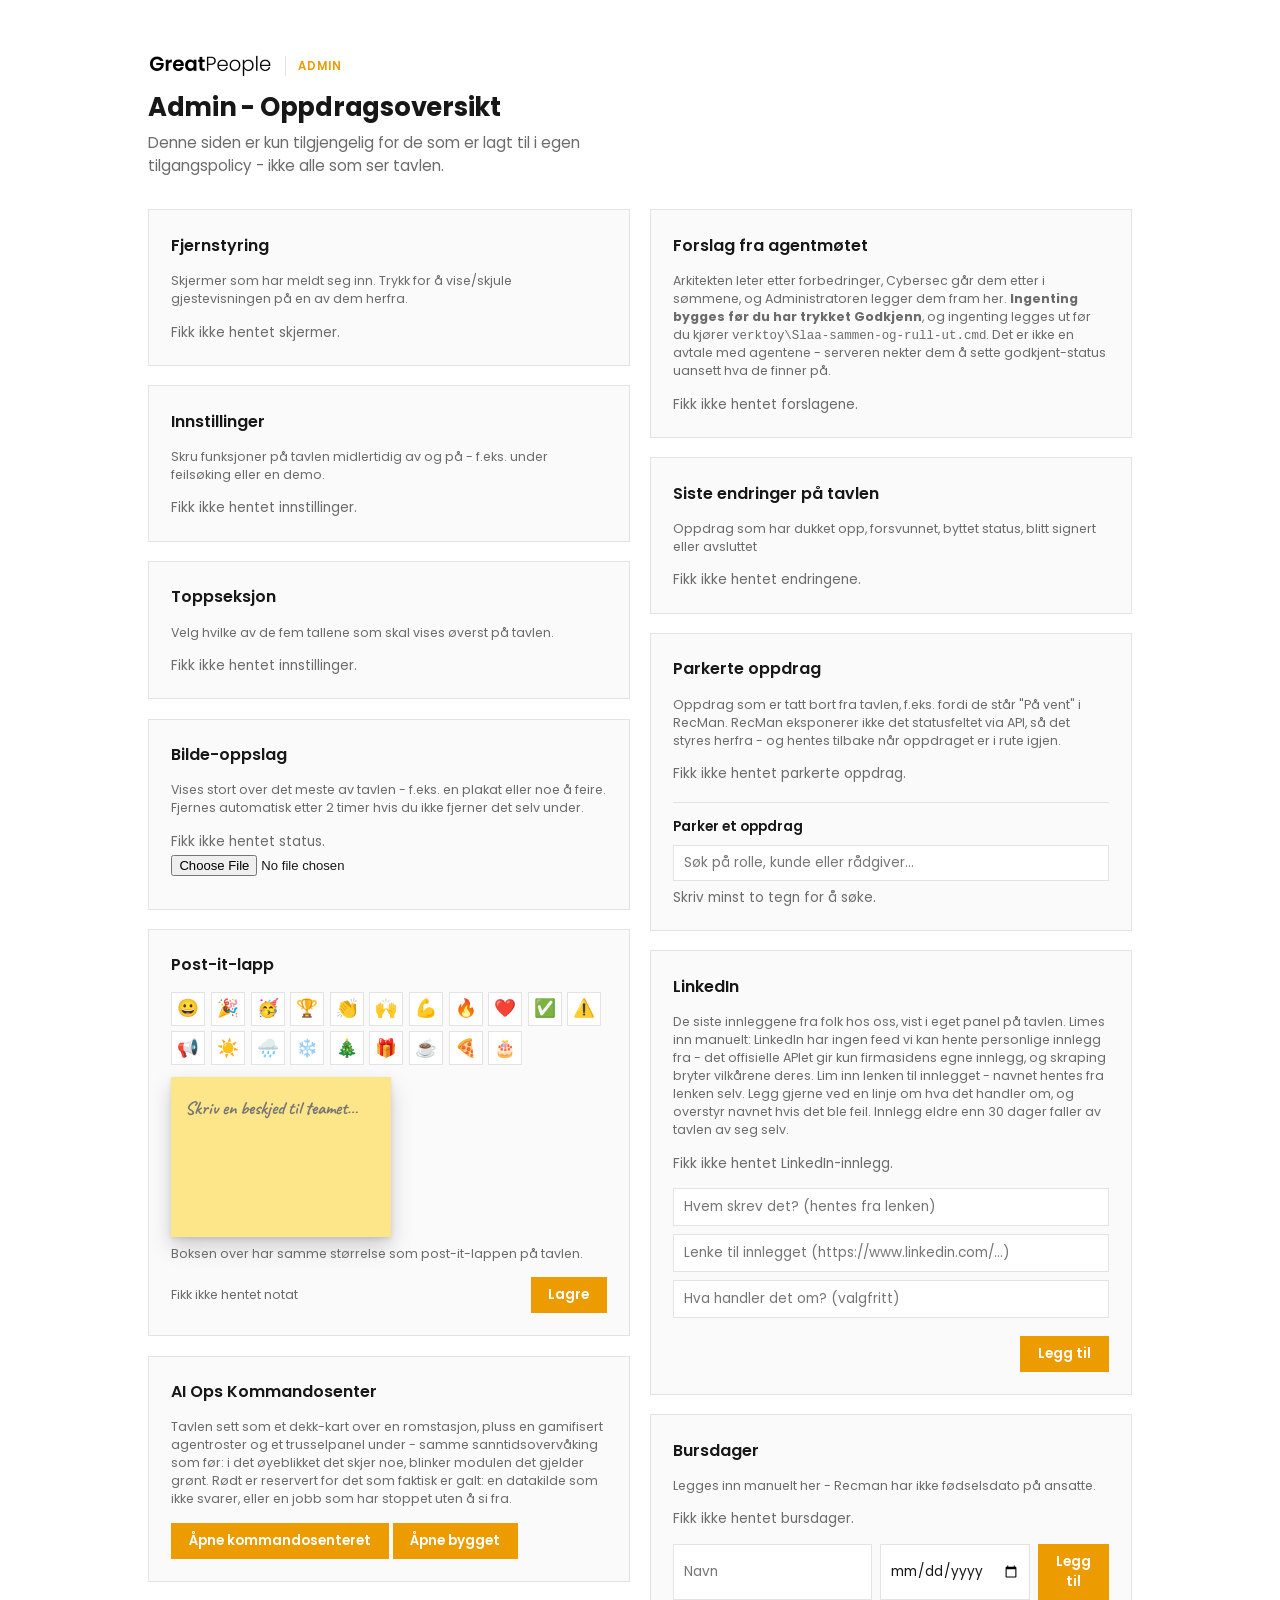
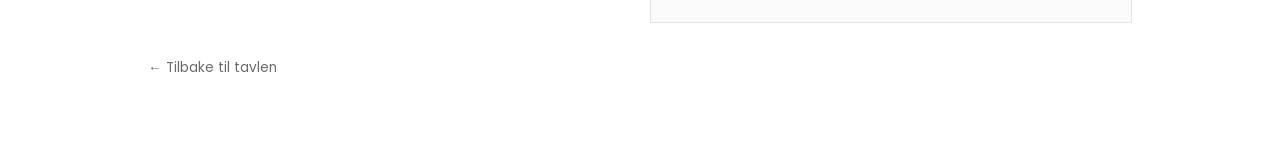
==== commit da4ba814: "Hent navnet ut av LinkedIn-lenken, og krev det ikke Å lime inn lenken og trykke "Legg til" gjorde in" ====
--- a/admin/index.html
+++ b/admin/index.html
@@ -482,10 +482,10 @@
 
     <div class="kort">
       <h2>LinkedIn</h2>
-      <p class="storrelse-hint">De siste innleggene fra folk hos oss, vist i eget panel på tavlen. Limes inn manuelt: LinkedIn har ingen feed vi kan hente personlige innlegg fra - det offisielle APIet gir kun firmasidens egne innlegg, og skraping bryter vilkårene deres. Kopier lenken til innlegget, skriv hvem som skrev det, og legg gjerne ved en linje om hva det handler om. Innlegg eldre enn 30 dager faller av tavlen av seg selv.</p>
+      <p class="storrelse-hint">De siste innleggene fra folk hos oss, vist i eget panel på tavlen. Limes inn manuelt: LinkedIn har ingen feed vi kan hente personlige innlegg fra - det offisielle APIet gir kun firmasidens egne innlegg, og skraping bryter vilkårene deres. Lim inn lenken til innlegget - navnet hentes fra lenken selv. Legg gjerne ved en linje om hva det handler om, og overstyr navnet hvis det ble feil. Innlegg eldre enn 30 dager faller av tavlen av seg selv.</p>
       <div id="linkedinListe"><p class="endring-tom">Laster…</p></div>
       <div class="linkedin-ny">
-        <input type="text" id="linkedinNavn" placeholder="Hvem skrev det?" maxlength="60">
+        <input type="text" id="linkedinNavn" placeholder="Hvem skrev det? (hentes fra lenken)" maxlength="60">
         <input type="url" id="linkedinLenke" placeholder="Lenke til innlegget (https://www.linkedin.com/…)">
         <input type="text" id="linkedinTekst" placeholder="Hva handler det om? (valgfritt)" maxlength="280">
         <div class="statusrad">
@@ -1026,13 +1026,15 @@
       linkedinInnlegg = Array.isArray(data.innlegg) ? data.innlegg : linkedinInnlegg;
       renderLinkedin();
       if (!melding) return;
-      // Serveren beholdt færre rader enn vi sendte: lenken var ikke en LinkedIn-lenke.
-      linkedinStatusEl.textContent = linkedinInnlegg.length < foer
-        ? "Lenken ble ikke godtatt - må være en LinkedIn-lenke."
-        : "Lagt til.";
-      if (linkedinInnlegg.length >= foer) {
-        setTimeout(() => { linkedinStatusEl.textContent = ""; }, 3000);
+      // Serveren sier selv hvorfor den ikke tok imot - det er mer nyttig enn at vi gjetter
+      // ut fra at listen ble kortere.
+      const grunn = Array.isArray(data.avvist) && data.avvist.length ? data.avvist[0].grunn : null;
+      if (grunn) {
+        linkedinStatusEl.textContent = grunn;
+        return;
       }
+      linkedinStatusEl.textContent = linkedinInnlegg.length > foer - 1 ? "Lagt til." : "Ingen endring.";
+      setTimeout(() => { linkedinStatusEl.textContent = ""; }, 3000);
     } catch (err) {
       linkedinStatusEl.textContent = "Fikk ikke lagret - sjekk nettforbindelsen.";
       await lastLinkedin();
@@ -1040,11 +1042,14 @@
     }
   }
 
+  // Lenken er det eneste som kreves. Navnet står som regel i lenken, og serveren utleder
+  // det - navnefeltet er en overstyring for de lenkene som ikke røper noe navn.
   function leggTilLinkedin() {
     const navn = linkedinNavnEl.value.trim();
     const lenke = linkedinLenkeEl.value.trim();
-    if (!navn || !lenke) {
-      linkedinStatusEl.textContent = "Både navn og lenke må fylles ut.";
+    if (!lenke) {
+      linkedinStatusEl.textContent = "Lim inn lenken til innlegget.";
+      linkedinLenkeEl.focus();
       return;
     }
 
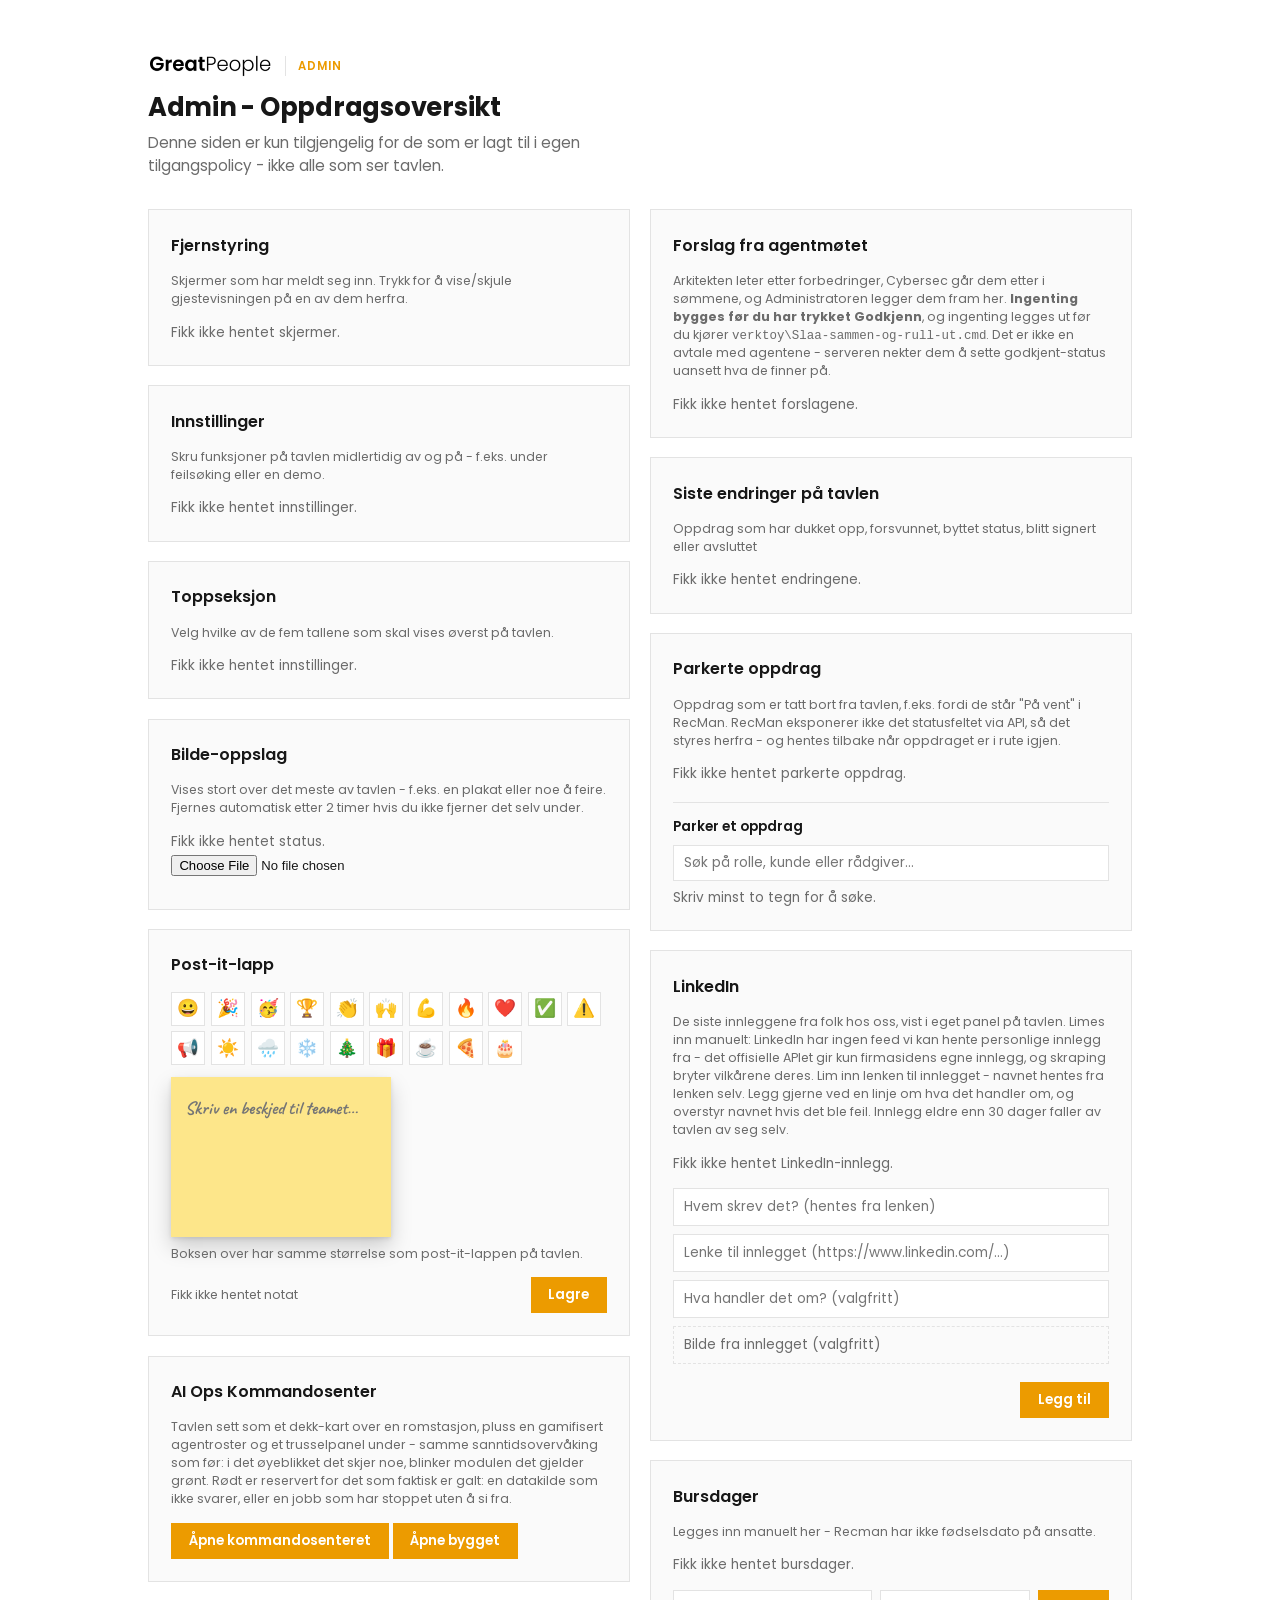
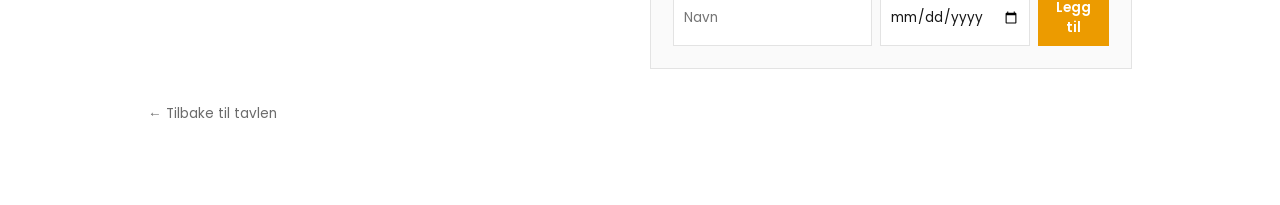
==== commit 7eb6db69: "Fyll tomrommet etter siste rådgiver med et LinkedIn-innlegg Siste rad i rutenettet går sjelden opp -" ====
--- a/admin/index.html
+++ b/admin/index.html
@@ -302,6 +302,23 @@
     min-width: 0;
   }
   .linkedin-ny input:focus { outline: 2px solid var(--aktiv); outline-offset: -1px; }
+  .linkedin-bildevelger {
+    display: block;
+    border: 1px dashed var(--border);
+    padding: 0.5rem 0.6rem;
+    font-size: 0.85rem;
+    color: var(--text-muted);
+    cursor: pointer;
+  }
+  .linkedin-bildevelger:hover { border-color: var(--aktiv); color: var(--text); }
+  .linkedin-bildevelger input { display: none; }
+  .linkedin-miniatyr {
+    flex: none;
+    width: 40px;
+    height: 40px;
+    object-fit: cover;
+    border: 1px solid var(--border);
+  }
   .bursdag-ny-rad {
     display: flex;
     gap: 0.5rem;
@@ -488,6 +505,10 @@
         <input type="text" id="linkedinNavn" placeholder="Hvem skrev det? (hentes fra lenken)" maxlength="60">
         <input type="url" id="linkedinLenke" placeholder="Lenke til innlegget (https://www.linkedin.com/…)">
         <input type="text" id="linkedinTekst" placeholder="Hva handler det om? (valgfritt)" maxlength="280">
+        <label class="linkedin-bildevelger">
+          <span id="linkedinBildeNavn">Bilde fra innlegget (valgfritt)</span>
+          <input type="file" id="linkedinBilde" accept="image/*">
+        </label>
         <div class="statusrad">
           <span id="linkedinStatus"></span>
           <button id="linkedinLeggTilKnapp" class="lagreknapp">Legg til</button>
@@ -940,7 +961,48 @@
   const linkedinTekstEl = document.getElementById("linkedinTekst");
   const linkedinStatusEl = document.getElementById("linkedinStatus");
   const linkedinLeggTilKnapp = document.getElementById("linkedinLeggTilKnapp");
+  const linkedinBildeEl = document.getElementById("linkedinBilde");
+  const linkedinBildeNavnEl = document.getElementById("linkedinBildeNavn");
   let linkedinInnlegg = [];
+  let valgtBilde = null;
+
+  // Bildet krympes i nettleseren før det sendes. Et telefonbilde er lett 4-5 MB, og
+  // hverken KV eller en veggskjerm har noe å hente på mer enn 900 piksler bredde.
+  function krympBilde(fil) {
+    return new Promise((løs, avvis) => {
+      const leser = new FileReader();
+      leser.onerror = () => avvis(new Error("kunne ikke lese fila"));
+      leser.onload = () => {
+        const bilde = new Image();
+        bilde.onerror = () => avvis(new Error("kunne ikke tolke bildet"));
+        bilde.onload = () => {
+          const maks = 900;
+          const skala = Math.min(1, maks / Math.max(bilde.width, bilde.height));
+          const lerret = document.createElement("canvas");
+          lerret.width = Math.round(bilde.width * skala);
+          lerret.height = Math.round(bilde.height * skala);
+          lerret.getContext("2d").drawImage(bilde, 0, 0, lerret.width, lerret.height);
+          løs(lerret.toDataURL("image/jpeg", 0.82));
+        };
+        bilde.src = leser.result;
+      };
+      leser.readAsDataURL(fil);
+    });
+  }
+
+  linkedinBildeEl.addEventListener("change", async () => {
+    const fil = linkedinBildeEl.files[0];
+    if (!fil) { valgtBilde = null; linkedinBildeNavnEl.textContent = "Bilde fra innlegget (valgfritt)"; return; }
+    linkedinBildeNavnEl.textContent = "Klargjør bildet…";
+    try {
+      valgtBilde = await krympBilde(fil);
+      linkedinBildeNavnEl.textContent = fil.name + " (" + Math.round(valgtBilde.length / 1024) + " kB)";
+    } catch (err) {
+      valgtBilde = null;
+      linkedinBildeNavnEl.textContent = "Fikk ikke lest bildet - prøv et annet.";
+      console.warn(err);
+    }
+  });
 
   function renderLinkedin() {
     if (linkedinInnlegg.length === 0) {
@@ -952,6 +1014,18 @@
       ...linkedinInnlegg.map((i) => {
         const rad = document.createElement("div");
         rad.className = "linkedin-rad";
+
+        if (i.harBilde) {
+          const mini = document.createElement("img");
+          mini.className = "linkedin-miniatyr";
+          mini.alt = "";
+          // Endepunktet svarer med JSON som inneholder data-URL-en, ikke med selve bildet,
+          // så src kan ikke peke rett på det.
+          fetch("/api/linkedin?bilde=" + encodeURIComponent(i.bildeId))
+            .then((r) => r.json())
+            .then((d) => { if (d.bilde) mini.src = d.bilde; });
+          rad.appendChild(mini);
+        }
 
         const midt = document.createElement("div");
         midt.className = "linkedin-rad-tekst";
@@ -1053,11 +1127,14 @@
       return;
     }
 
-    linkedinInnlegg = [{ navn, lenke, tekst: linkedinTekstEl.value.trim(), kilde: "manuell" }, ...linkedinInnlegg];
+    linkedinInnlegg = [{ navn, lenke, tekst: linkedinTekstEl.value.trim(), bilde: valgtBilde, kilde: "manuell" }, ...linkedinInnlegg];
     linkedinNavnEl.value = "";
     linkedinLenkeEl.value = "";
     linkedinTekstEl.value = "";
-    linkedinNavnEl.focus();
+    linkedinBildeEl.value = "";
+    valgtBilde = null;
+    linkedinBildeNavnEl.textContent = "Bilde fra innlegget (valgfritt)";
+    linkedinLenkeEl.focus();
     renderLinkedin();
     lagreLinkedin(true);
   }
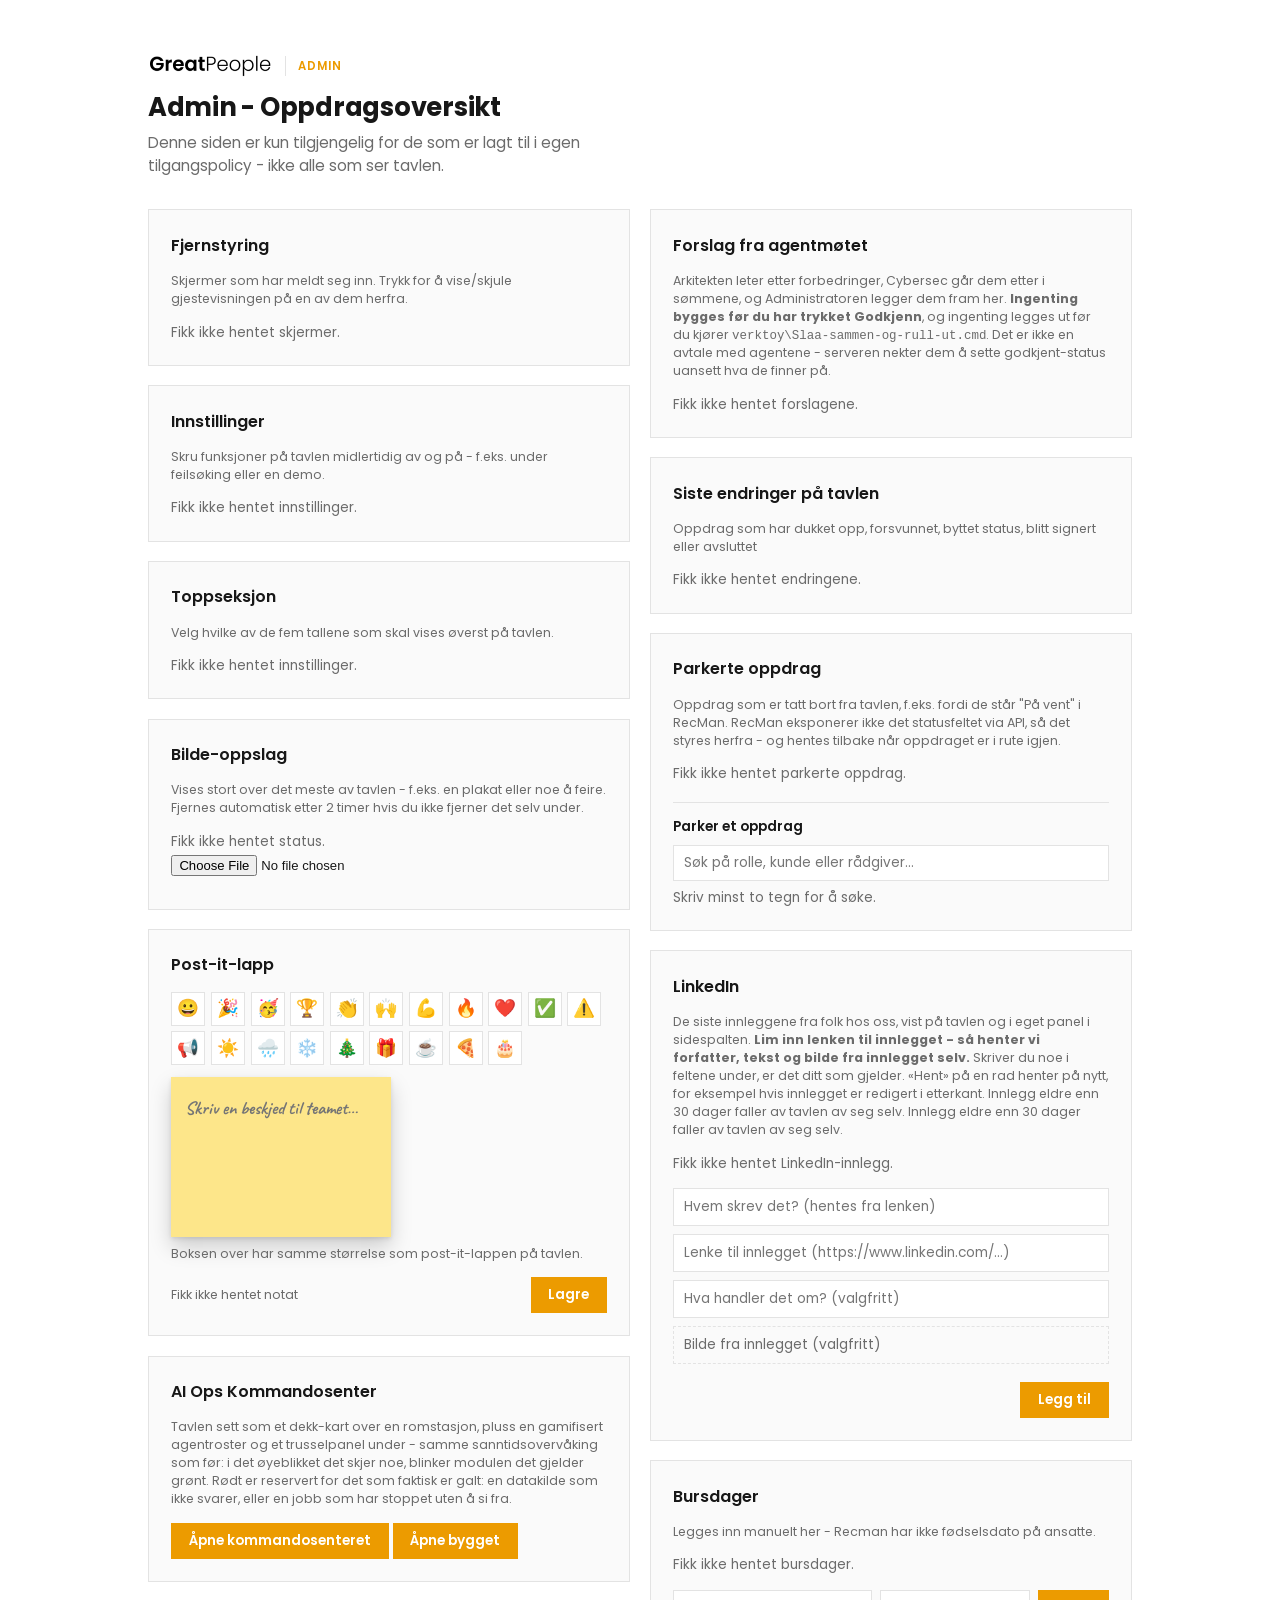
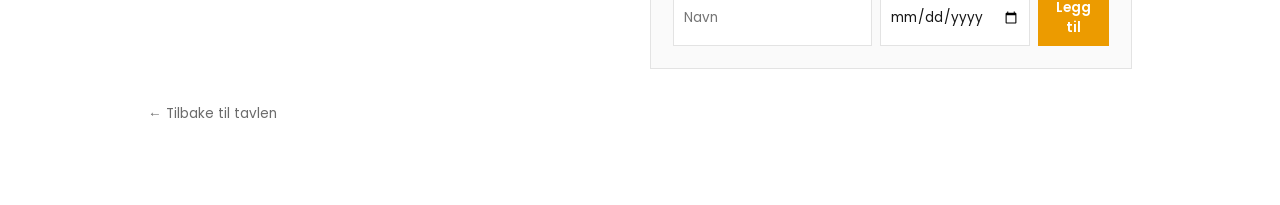
==== commit 713fbdb6: "Hent forfatter, tekst og bilde fra LinkedIn-innlegget selv Jeg tok feil da jeg sa dette ikke lot seg" ====
--- a/admin/index.html
+++ b/admin/index.html
@@ -312,6 +312,18 @@
   }
   .linkedin-bildevelger:hover { border-color: var(--aktiv); color: var(--text); }
   .linkedin-bildevelger input { display: none; }
+  .linkedin-radknapp {
+    flex: none;
+    border: 1px solid var(--border);
+    background: #ffffff;
+    color: var(--text-muted);
+    font-family: "Poppins", sans-serif;
+    font-size: 0.72rem;
+    padding: 0.2rem 0.45rem;
+    cursor: pointer;
+  }
+  .linkedin-radknapp:hover { border-color: var(--aktiv); color: var(--text); }
+  .linkedin-radknapp:disabled { cursor: default; opacity: 0.6; }
   .linkedin-miniatyr {
     flex: none;
     width: 40px;
@@ -499,7 +511,7 @@
 
     <div class="kort">
       <h2>LinkedIn</h2>
-      <p class="storrelse-hint">De siste innleggene fra folk hos oss, vist i eget panel på tavlen. Limes inn manuelt: LinkedIn har ingen feed vi kan hente personlige innlegg fra - det offisielle APIet gir kun firmasidens egne innlegg, og skraping bryter vilkårene deres. Lim inn lenken til innlegget - navnet hentes fra lenken selv. Legg gjerne ved en linje om hva det handler om, og overstyr navnet hvis det ble feil. Innlegg eldre enn 30 dager faller av tavlen av seg selv.</p>
+      <p class="storrelse-hint">De siste innleggene fra folk hos oss, vist på tavlen og i eget panel i sidespalten. <b>Lim inn lenken til innlegget - så henter vi forfatter, tekst og bilde fra innlegget selv.</b> Skriver du noe i feltene under, er det ditt som gjelder. «Hent» på en rad henter på nytt, for eksempel hvis innlegget er redigert i etterkant. Innlegg eldre enn 30 dager faller av tavlen av seg selv. Innlegg eldre enn 30 dager faller av tavlen av seg selv.</p>
       <div id="linkedinListe"><p class="endring-tom">Laster…</p></div>
       <div class="linkedin-ny">
         <input type="text" id="linkedinNavn" placeholder="Hvem skrev det? (hentes fra lenken)" maxlength="60">
@@ -1051,6 +1063,46 @@
         tid.className = "linkedin-rad-tid";
         tid.textContent = new Date(i.lagtInn).toLocaleDateString("no-NO", { day: "numeric", month: "short" });
         rad.appendChild(tid);
+
+        // Henter tekst, bilde og forfatter fra innlegget selv en gang til. Trengs for
+        // innlegg som ble lagt inn før hentingen fantes, og når noen har redigert
+        // innlegget sitt i etterkant.
+        const hent = document.createElement("button");
+        hent.type = "button";
+        hent.className = "linkedin-radknapp";
+        hent.textContent = "Hent";
+        hent.title = "Hent tekst og bilde fra innlegget på nytt";
+        hent.addEventListener("click", async () => {
+          hent.textContent = "…";
+          hent.disabled = true;
+          i.hentPaNytt = true;
+          await lagreLinkedin(false);
+          delete i.hentPaNytt;
+          linkedinStatusEl.textContent = "Hentet fra innlegget.";
+          setTimeout(() => { linkedinStatusEl.textContent = ""; }, 3000);
+        });
+        rad.appendChild(hent);
+
+        // Bildet kan settes manuelt på et innlegg som allerede ligger der - for de
+        // gangene LinkedIn ikke gir fra seg noe bilde, eller gir feil bilde.
+        const bildeknapp = document.createElement("button");
+        bildeknapp.type = "button";
+        bildeknapp.className = "linkedin-radknapp";
+        bildeknapp.textContent = i.harBilde ? "Bytt" : "Bilde";
+        bildeknapp.addEventListener("click", () => velgBildeTil(i, bildeknapp));
+        rad.appendChild(bildeknapp);
+
+        if (i.harBilde) {
+          const fjern = document.createElement("button");
+          fjern.type = "button";
+          fjern.className = "linkedin-radknapp";
+          fjern.textContent = "Fjern bilde";
+          fjern.addEventListener("click", () => {
+            i.bilde = null;
+            lagreLinkedin(false);
+          });
+          rad.appendChild(fjern);
+        }
 
         const slett = document.createElement("button");
         slett.type = "button";
@@ -1137,6 +1189,33 @@
     linkedinLenkeEl.focus();
     renderLinkedin();
     lagreLinkedin(true);
+  }
+
+  // Én filvelger gjenbrukes for alle radene - den lages ved behov og kastes etterpå,
+  // så det ikke ligger et skjult felt per innlegg i DOM-en.
+  function velgBildeTil(innlegg, knapp) {
+    const velger = document.createElement("input");
+    velger.type = "file";
+    velger.accept = "image/*";
+    velger.addEventListener("change", async () => {
+      const fil = velger.files[0];
+      if (!fil) return;
+      const forrigeTekst = knapp.textContent;
+      knapp.textContent = "…";
+      knapp.disabled = true;
+      try {
+        innlegg.bilde = await krympBilde(fil);
+        await lagreLinkedin(false);
+        linkedinStatusEl.textContent = "Bildet er lagret.";
+        setTimeout(() => { linkedinStatusEl.textContent = ""; }, 3000);
+      } catch (err) {
+        knapp.textContent = forrigeTekst;
+        knapp.disabled = false;
+        linkedinStatusEl.textContent = "Fikk ikke lest bildet - prøv et annet.";
+        console.warn(err);
+      }
+    });
+    velger.click();
   }
 
   function fjernLinkedin(mal) {
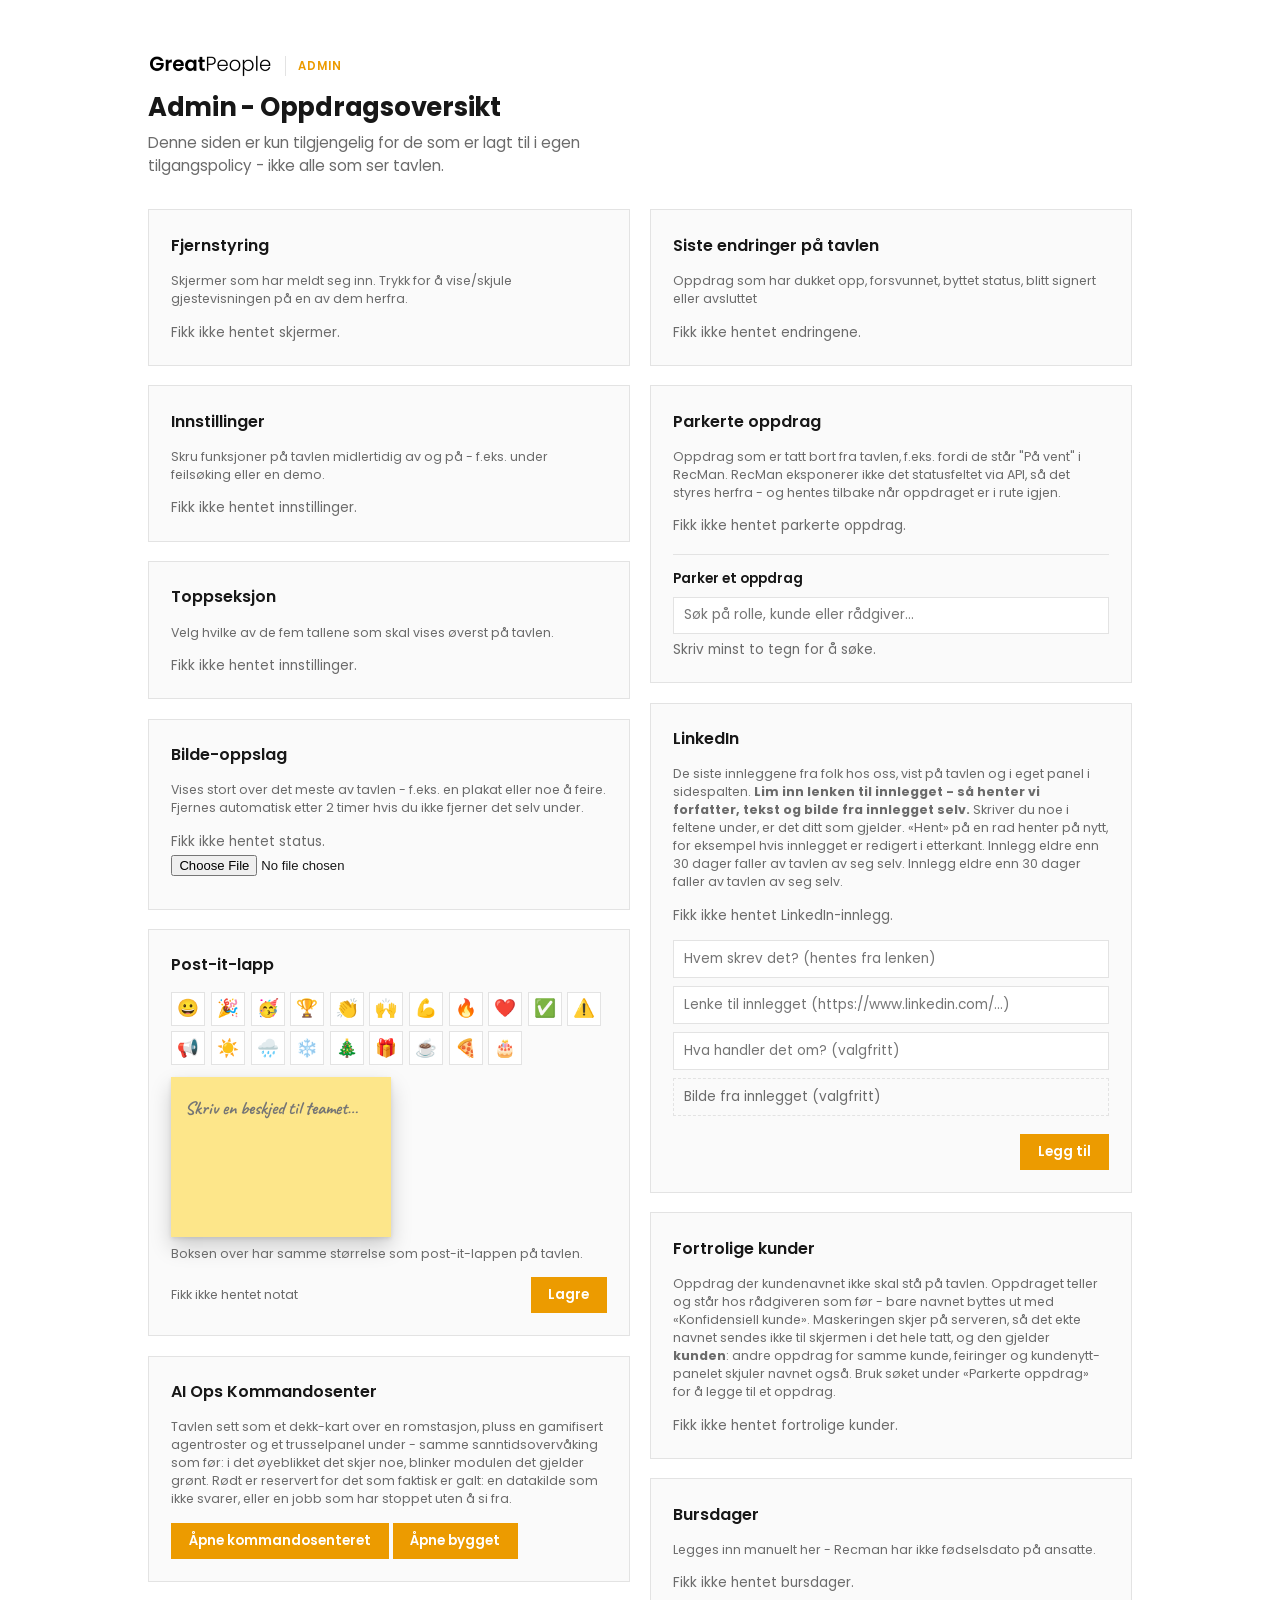
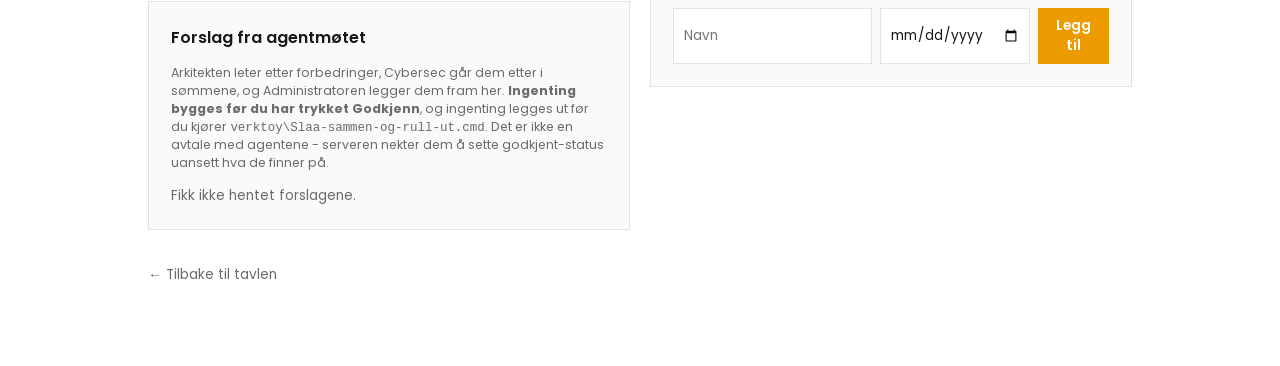
==== commit ed1a35cb: "Anonymiser fortrolige kunder på serveren Nexans-oppdraget hos Kjetil Martinsen (Sales Director) skul" ====
--- a/admin/index.html
+++ b/admin/index.html
@@ -529,6 +529,12 @@
     </div>
 
     <div class="kort">
+      <h2>Fortrolige kunder</h2>
+      <p class="storrelse-hint">Oppdrag der kundenavnet ikke skal stå på tavlen. Oppdraget teller og står hos rådgiveren som før - bare navnet byttes ut med «Konfidensiell kunde». Maskeringen skjer på serveren, så det ekte navnet sendes ikke til skjermen i det hele tatt, og den gjelder <b>kunden</b>: andre oppdrag for samme kunde, feiringer og kundenytt-panelet skjuler navnet også. Bruk søket under «Parkerte oppdrag» for å legge til et oppdrag.</p>
+      <div id="anonymeListe"><p class="endring-tom">Laster…</p></div>
+    </div>
+
+    <div class="kort">
       <h2>Bursdager</h2>
       <p class="storrelse-hint">Legges inn manuelt her - Recman har ikke fødselsdato på ansatte.</p>
       <div id="bursdagerListe"><p class="endring-tom">Laster…</p></div>
@@ -748,9 +754,11 @@
   let skjulte = [];
   let oppdragPaaTavlen = [];
 
-  function radFor(o, knappTekst, knappKlasse, handling) {
+  // knapper er [{ tekst, klasse, handling }] - en rad i søket har både «Parker» og
+  // «Anonymiser», mens en rad i en av listene bare har veien tilbake.
+  function radFor(o, knapper) {
     const rad = document.createElement("div");
-    rad.className = knappKlasse === "hent-tilbake" ? "skjult-rad" : "parker-rad";
+    rad.className = knapper.some((k) => k.klasse === "hent-tilbake") ? "skjult-rad" : "parker-rad";
 
     const innhold = document.createElement("div");
     innhold.className = "parker-innhold";
@@ -763,12 +771,14 @@
     innhold.append(rolle, meta);
     rad.appendChild(innhold);
 
-    const knapp = document.createElement("button");
-    knapp.type = "button";
-    knapp.className = `parker-knapp ${knappKlasse}`;
-    knapp.textContent = knappTekst;
-    knapp.addEventListener("click", () => handling(knapp));
-    rad.appendChild(knapp);
+    for (const k of knapper) {
+      const knapp = document.createElement("button");
+      knapp.type = "button";
+      knapp.className = `parker-knapp ${k.klasse ?? ""}`;
+      knapp.textContent = k.tekst;
+      knapp.addEventListener("click", () => k.handling(knapp));
+      rad.appendChild(knapp);
+    }
 
     return rad;
   }
@@ -781,7 +791,7 @@
     skjulteListeEl.replaceChildren(
       ...[...skjulte]
         .sort((a, b) => (b.skjultTidspunkt ?? 0) - (a.skjultTidspunkt ?? 0))
-        .map((s) => radFor(s, "Hent tilbake", "hent-tilbake", (knapp) => endreSkjult(s, true, knapp)))
+        .map((s) => radFor(s, [{ tekst: "Hent tilbake", klasse: "hent-tilbake", handling: (knapp) => endreSkjult(s, true, knapp) }]))
     );
   }
 
@@ -800,7 +810,12 @@
       return;
     }
     parkerTreffEl.replaceChildren(
-      ...treff.map((o) => radFor(o, "Parker", "", (knapp) => endreSkjult(o, false, knapp)))
+      ...treff.map((o) =>
+        radFor(o, [
+          { tekst: "Parker", handling: (knapp) => endreSkjult(o, false, knapp) },
+          { tekst: "Anonymiser", handling: (knapp) => endreAnonym(o, false, knapp) }
+        ])
+      )
     );
   }
 
@@ -853,16 +868,79 @@
         id: String(o.id).replace("recman-", ""),
         tittel: o.tittel,
         kunde: o.kunde,
-        ansvarlig: o.ansvarlig
+        ansvarlig: o.ansvarlig,
+        selskapId: o.selskapId
       }));
     } catch (err) {
       console.warn("Fikk ikke hentet oppdrag til parkeringssøket:", err);
+    }
+  }
+
+  // ---------- fortrolige kunder ----------
+  const anonymeListeEl = document.getElementById("anonymeListe");
+  let anonyme = [];
+
+  function renderAnonyme() {
+    if (anonyme.length === 0) {
+      anonymeListeEl.innerHTML = '<p class="endring-tom">Ingen kunder er anonymisert.</p>';
+      return;
+    }
+    anonymeListeEl.replaceChildren(
+      ...[...anonyme]
+        .sort((a, b) => (b.lagtTil ?? 0) - (a.lagtTil ?? 0))
+        // Kundenavnet lagres bevisst IKKE i lista - da ville det ligget i svaret fra
+        // /api/anonyme, som er det samme hullet vi nettopp tettet på tavlen.
+        .map((a) => radFor(
+          { tittel: a.tittel, kunde: "Konfidensiell kunde", ansvarlig: null },
+          [{ tekst: "Vis navnet igjen", klasse: "hent-tilbake", handling: (knapp) => endreAnonym(a, true, knapp) }]
+        ))
+    );
+  }
+
+  async function endreAnonym(oppdrag, vis, knapp) {
+    knapp.disabled = true;
+    knapp.textContent = vis ? "Henter…" : "Anonymiserer…";
+    try {
+      const res = await fetch("/api/anonyme", {
+        method: "POST",
+        headers: adminHeaders({ "Content-Type": "application/json" }),
+        body: JSON.stringify({
+          id: String(oppdrag.id).replace("recman-", ""),
+          selskapId: oppdrag.selskapId,
+          vis,
+          tittel: oppdrag.tittel
+        })
+      });
+      const data = await res.json();
+      if (!res.ok) throw new Error(data.error ?? `Status ${res.status}`);
+      anonyme = Array.isArray(data.anonyme) ? data.anonyme : anonyme;
+      renderAnonyme();
+      await lastOppdragPaaTavlen();
+      renderTreff();
+    } catch (err) {
+      knapp.disabled = false;
+      knapp.textContent = vis ? "Vis navnet igjen" : "Anonymiser";
+      console.warn(err);
+      alert(`Fikk ikke lagret: ${err.message}`);
+    }
+  }
+
+  async function lastAnonyme() {
+    try {
+      const res = await fetch("/api/anonyme", { cache: "no-store" });
+      const data = await res.json();
+      anonyme = Array.isArray(data.anonyme) ? data.anonyme : [];
+      renderAnonyme();
+    } catch (err) {
+      anonymeListeEl.innerHTML = '<p class="endring-tom">Fikk ikke hentet fortrolige kunder.</p>';
+      console.warn(err);
     }
   }
 
   parkerSokEl.addEventListener("input", renderTreff);
   renderTreff();
   lastSkjulte();
+  lastAnonyme();
   lastOppdragPaaTavlen();
 
   const bursdagerListeEl = document.getElementById("bursdagerListe");
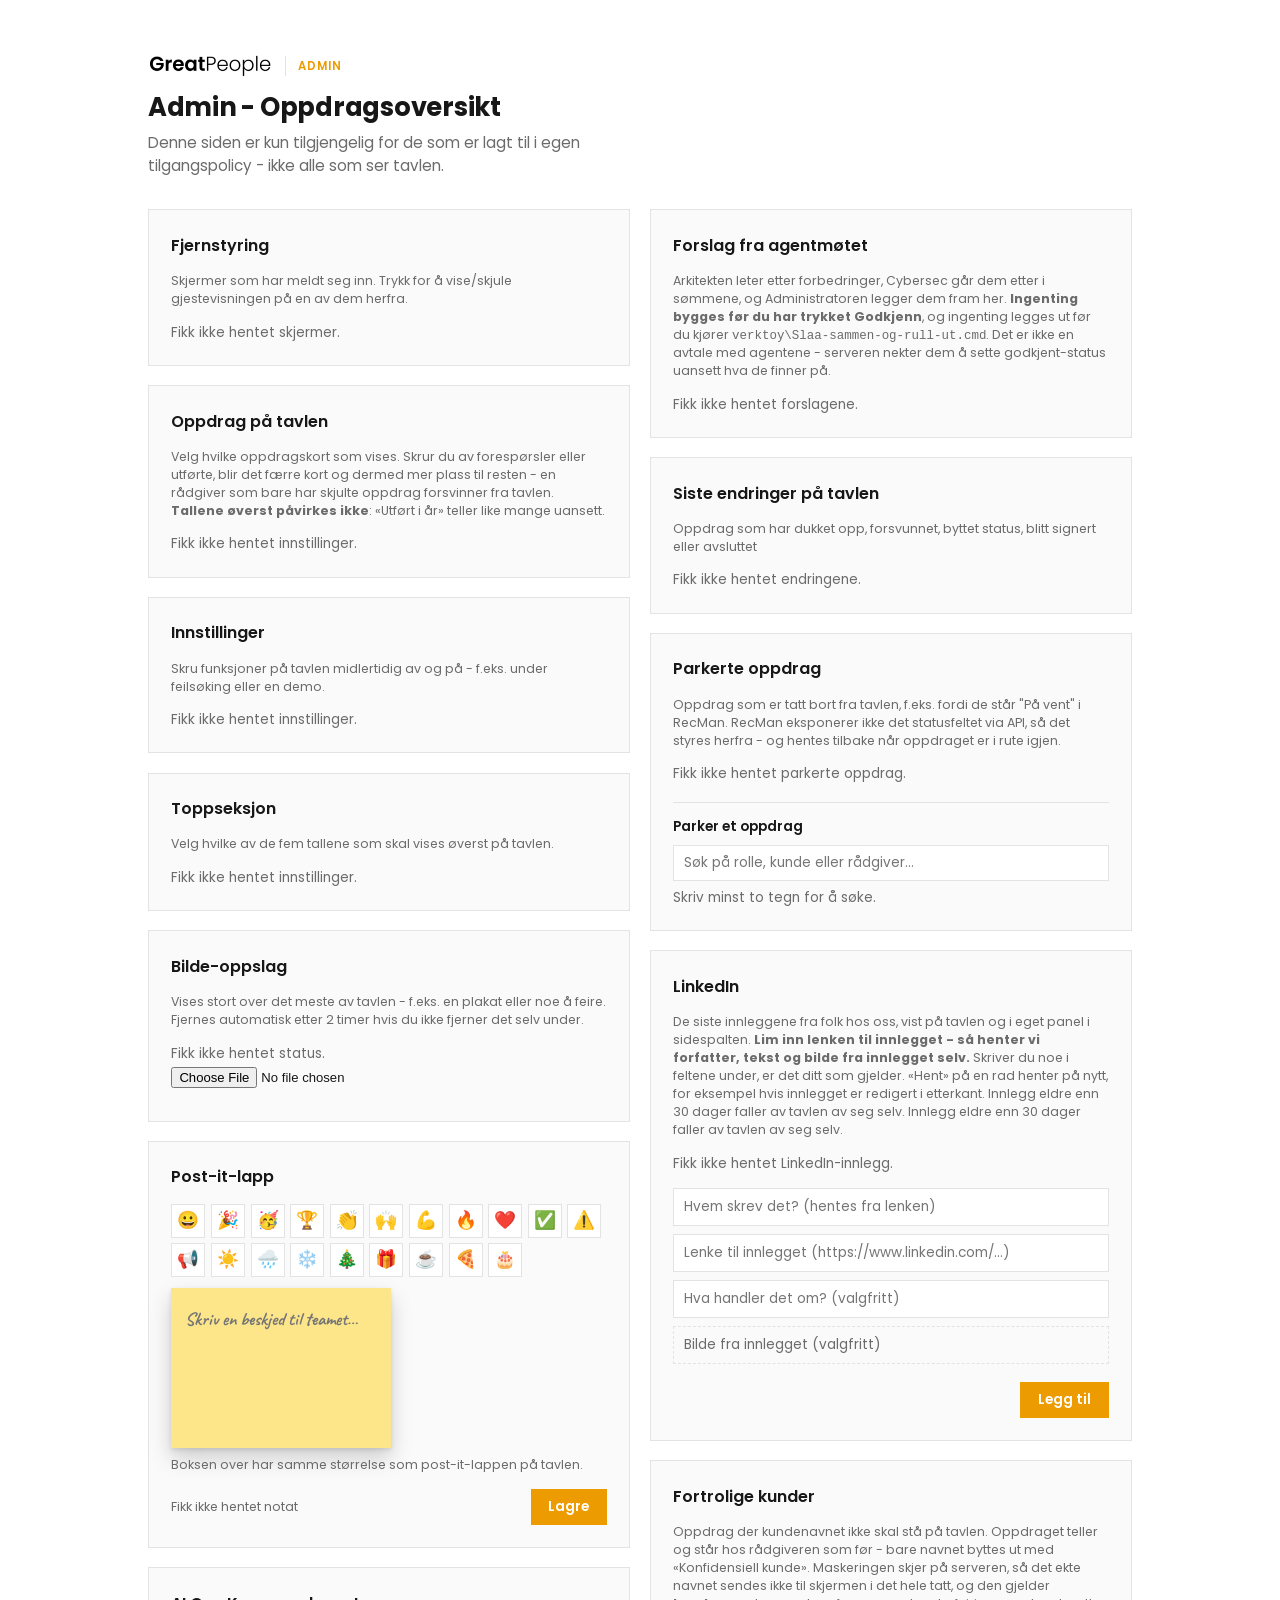
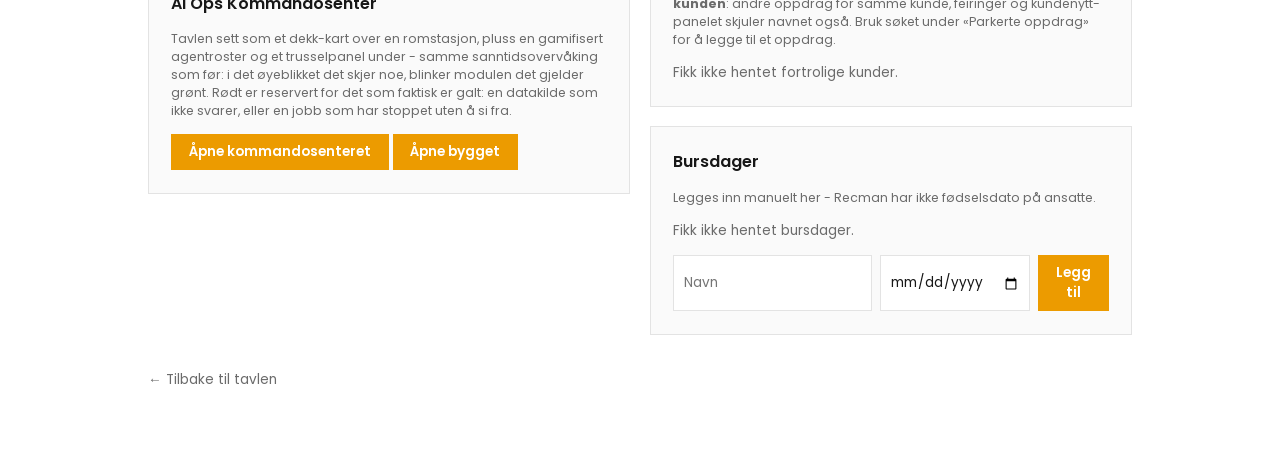
==== commit b5788db0: "Bytt av og på forespørsler og utførte oppdrag fra /admin Med alle forespørslene på tavlen ble det ma" ====
--- a/admin/index.html
+++ b/admin/index.html
@@ -443,6 +443,12 @@
       <h2>Fjernstyring</h2>
       <p class="storrelse-hint">Skjermer som har meldt seg inn. Trykk for å vise/skjule gjestevisningen på en av dem herfra.</p>
       <div id="skjermerListe"><p class="endring-tom">Laster…</p></div>
+    </div>
+
+    <div class="kort">
+      <h2>Oppdrag på tavlen</h2>
+      <p class="storrelse-hint">Velg hvilke oppdragskort som vises. Skrur du av forespørsler eller utførte, blir det færre kort og dermed mer plass til resten - en rådgiver som bare har skjulte oppdrag forsvinner fra tavlen. <b>Tallene øverst påvirkes ikke</b>: «Utført i år» teller like mange uansett.</p>
+      <div id="oppdragVisningListe"><p class="endring-tom">Laster…</p></div>
     </div>
 
     <div class="kort">
@@ -1414,7 +1420,9 @@
 
   const innstillingerListeEl = document.getElementById("innstillingerListe");
   const statlinjeListeEl = document.getElementById("statlinjeListe");
+  const oppdragVisningListeEl = document.getElementById("oppdragVisningListe");
   const BRYTER_NAVN = { kundenytt: "Kundenytt", linkedin: "LinkedIn", feiring: "Feiring", bursdager: "Bursdager", teamskanal: "Teamskanal" };
+  const VISNING_NAVN = { visForesporsler: "Vis forespørsler", visUtforte: "Vis utførte oppdrag" };
   const STAT_NAVN = {
     statAktive: "Aktive Prosjekter",
     statUtfort: "Utført i år",
@@ -1454,6 +1462,7 @@
   function renderInnstillinger(innstillinger) {
     tegnBrytere(innstillingerListeEl, BRYTER_NAVN, innstillinger);
     tegnBrytere(statlinjeListeEl, STAT_NAVN, innstillinger);
+    tegnBrytere(oppdragVisningListeEl, VISNING_NAVN, innstillinger);
   }
 
   async function lastInnstillinger() {
@@ -1464,6 +1473,7 @@
     } catch (err) {
       innstillingerListeEl.innerHTML = '<p class="endring-tom">Fikk ikke hentet innstillinger.</p>';
       statlinjeListeEl.innerHTML = '<p class="endring-tom">Fikk ikke hentet innstillinger.</p>';
+      oppdragVisningListeEl.innerHTML = '<p class="endring-tom">Fikk ikke hentet innstillinger.</p>';
       console.warn(err);
     }
   }
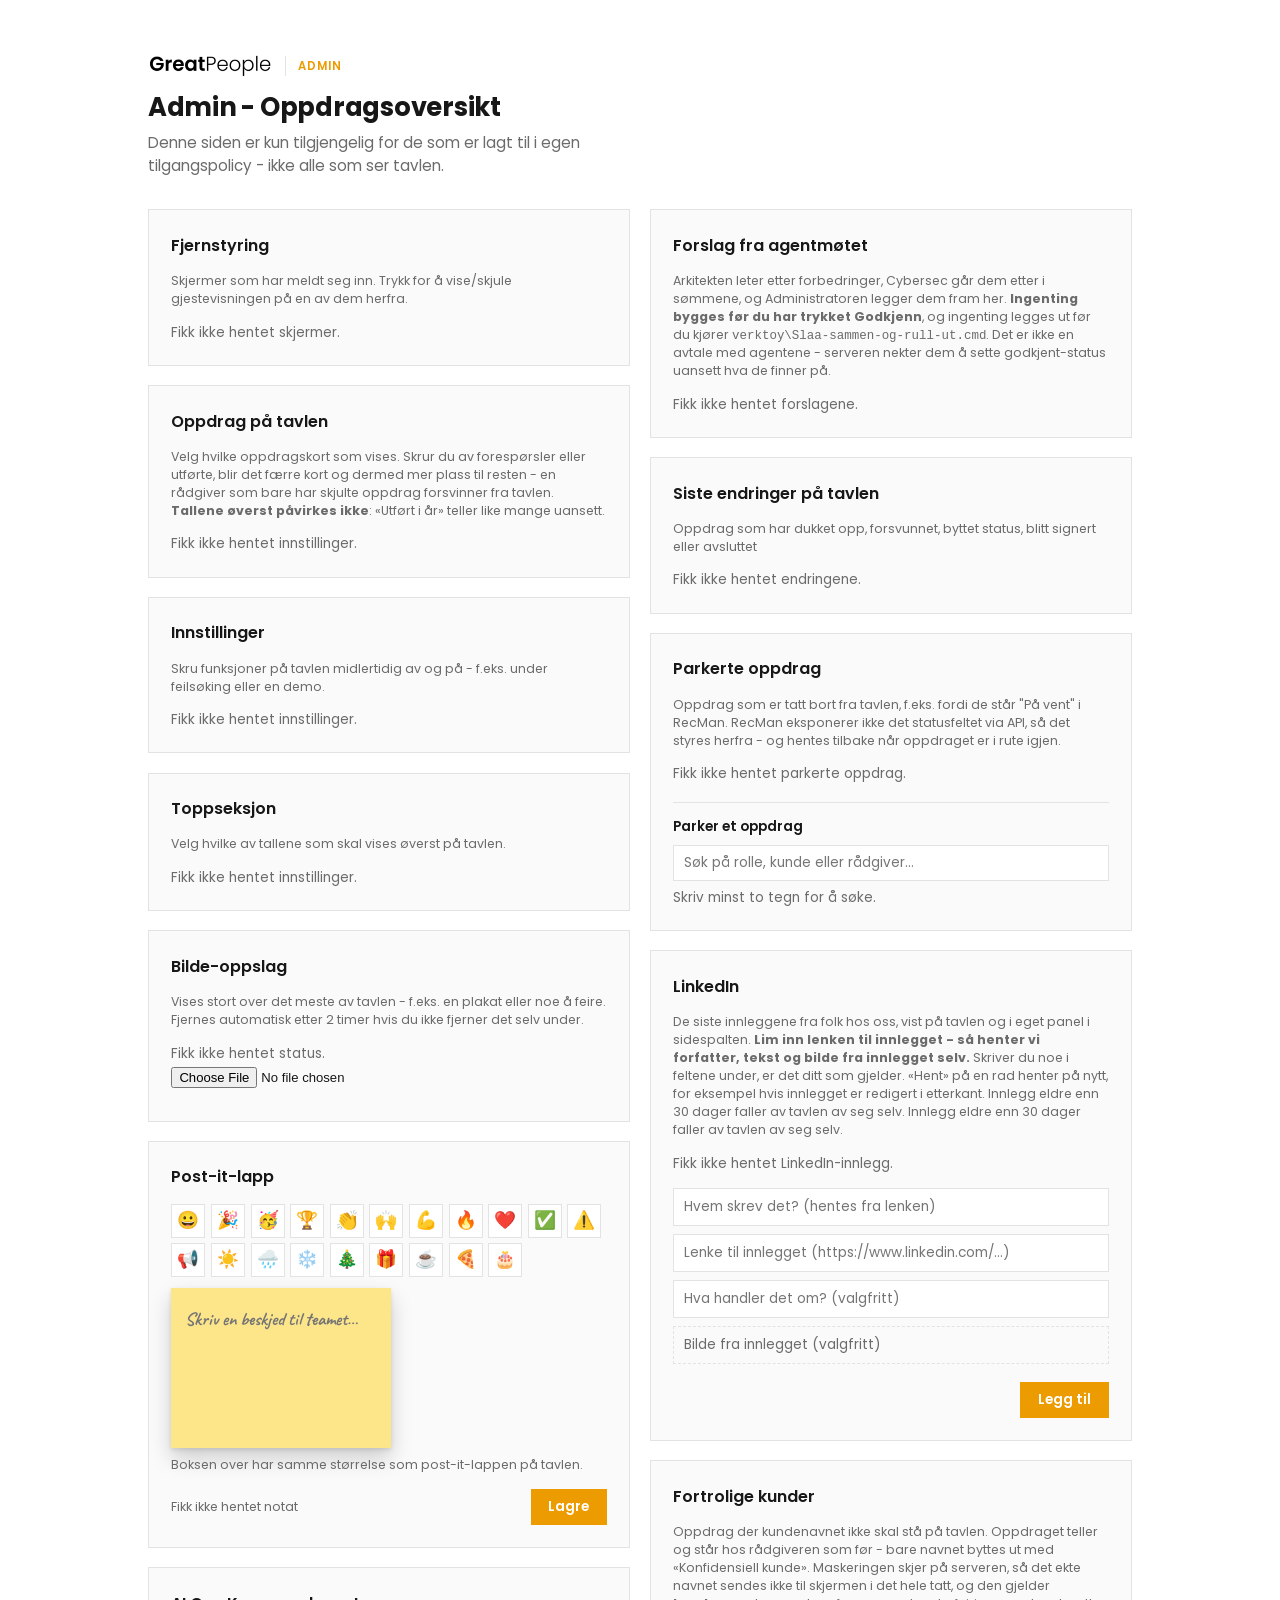
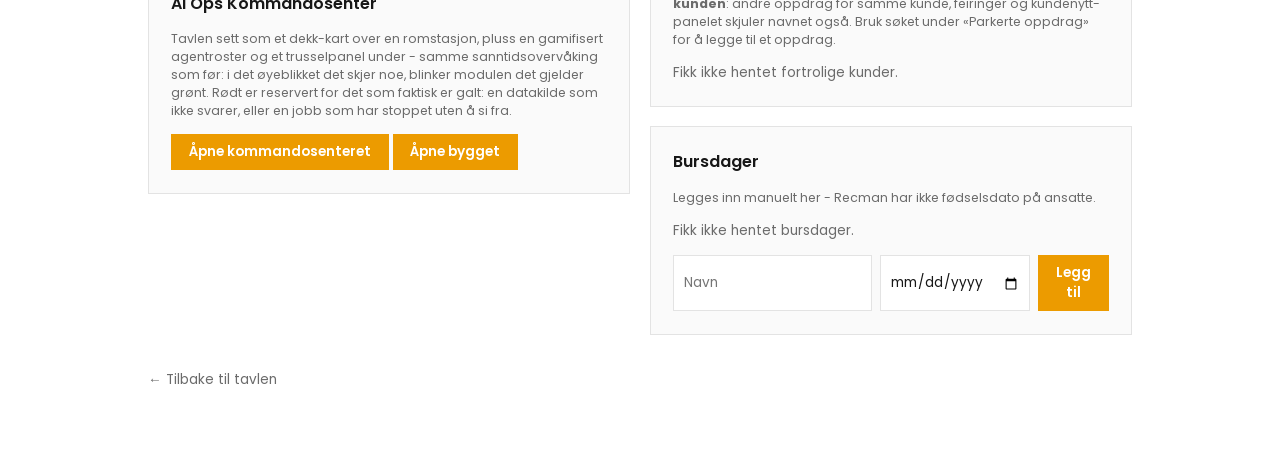
==== commit 5ed01a64: "Vis antall forespørsler i linjen øverst på tavlen Nytt kort «Forespørsler» ved siden av Aktive Prosj" ====
--- a/admin/index.html
+++ b/admin/index.html
@@ -459,7 +459,7 @@
 
     <div class="kort">
       <h2>Toppseksjon</h2>
-      <p class="storrelse-hint">Velg hvilke av de fem tallene som skal vises øverst på tavlen.</p>
+      <p class="storrelse-hint">Velg hvilke av tallene som skal vises øverst på tavlen.</p>
       <div id="statlinjeListe"><p class="endring-tom">Laster…</p></div>
     </div>
 
@@ -1428,7 +1428,8 @@
     statUtfort: "Utført i år",
     statSignerte: "Signerte tilbud denne mnd",
     statAvsluttet: "Avsluttet denne mnd",
-    statSalgsmoter: "Salgsmøter"
+    statSalgsmoter: "Salgsmøter",
+    statForesporsler: "Forespørsler"
   };
 
   // Begge kortene (Innstillinger og Toppseksjon) leser/skriver samme innstillinger-objekt
